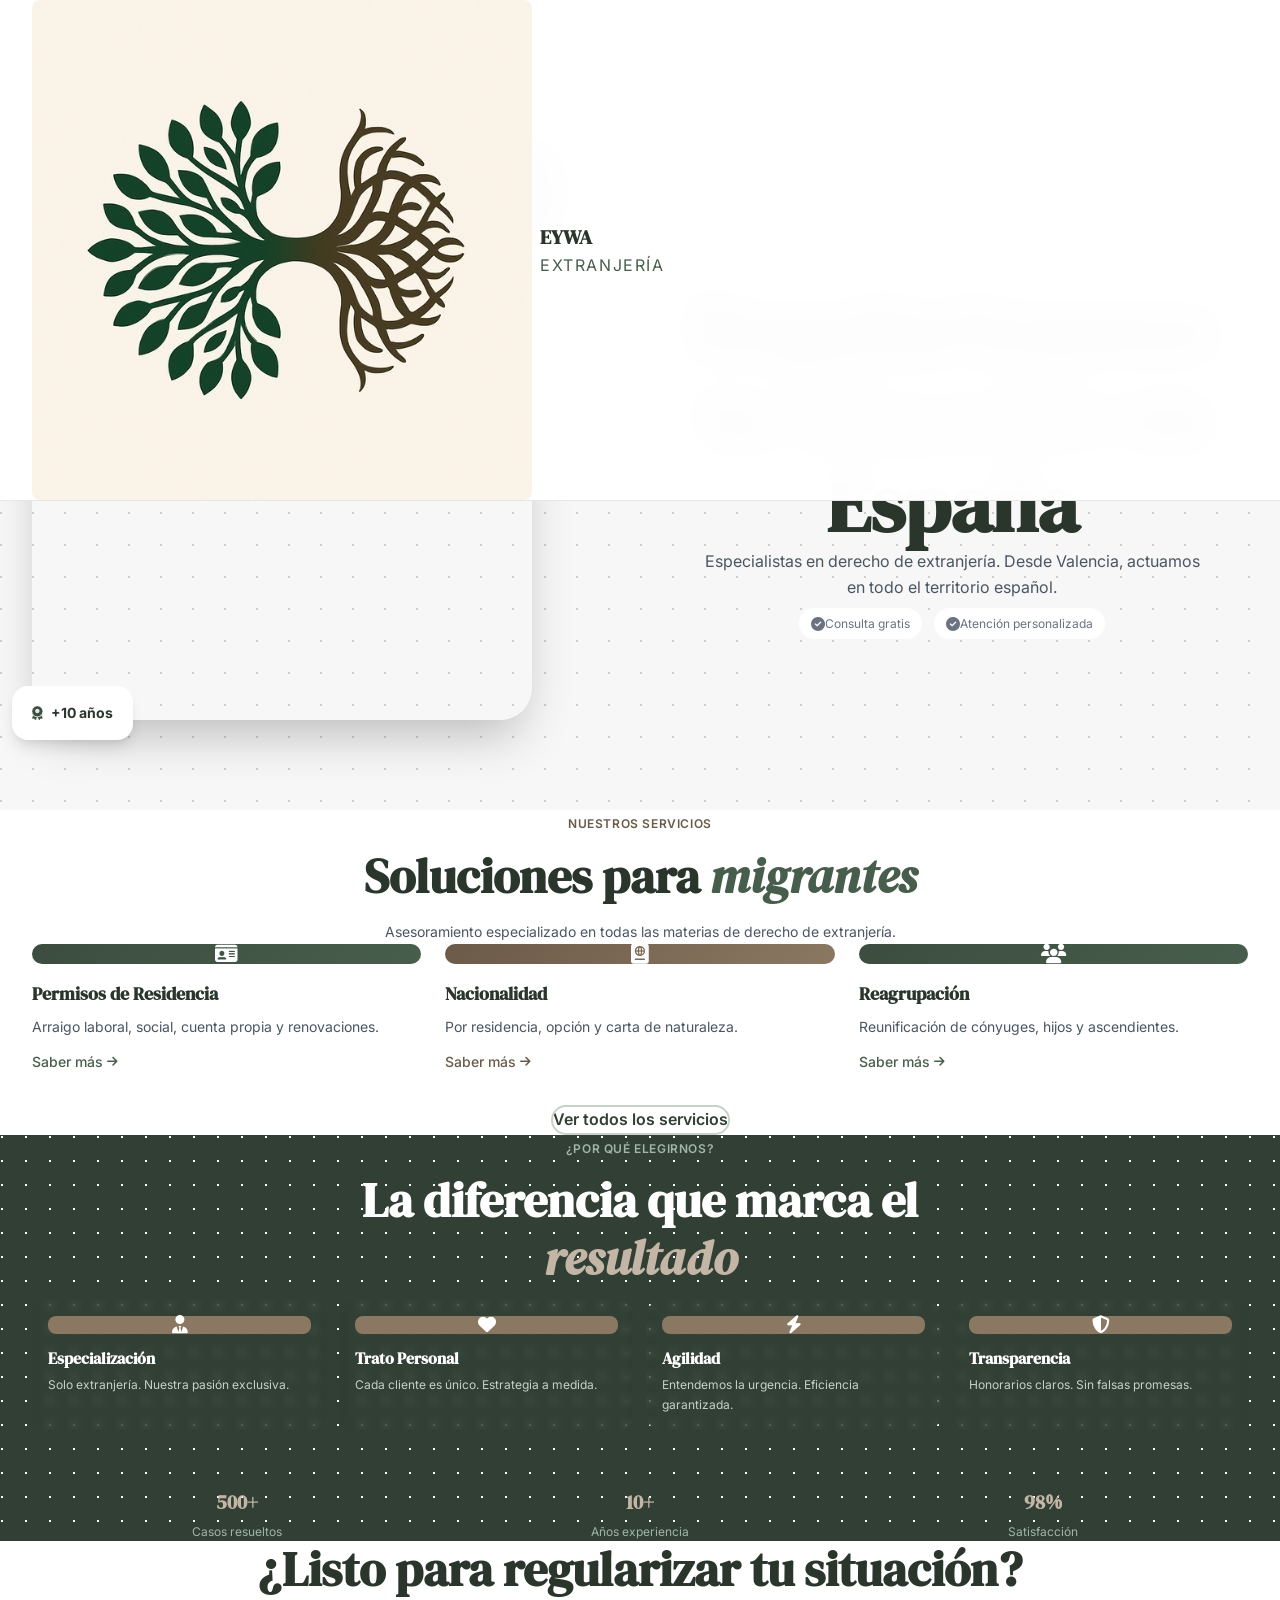
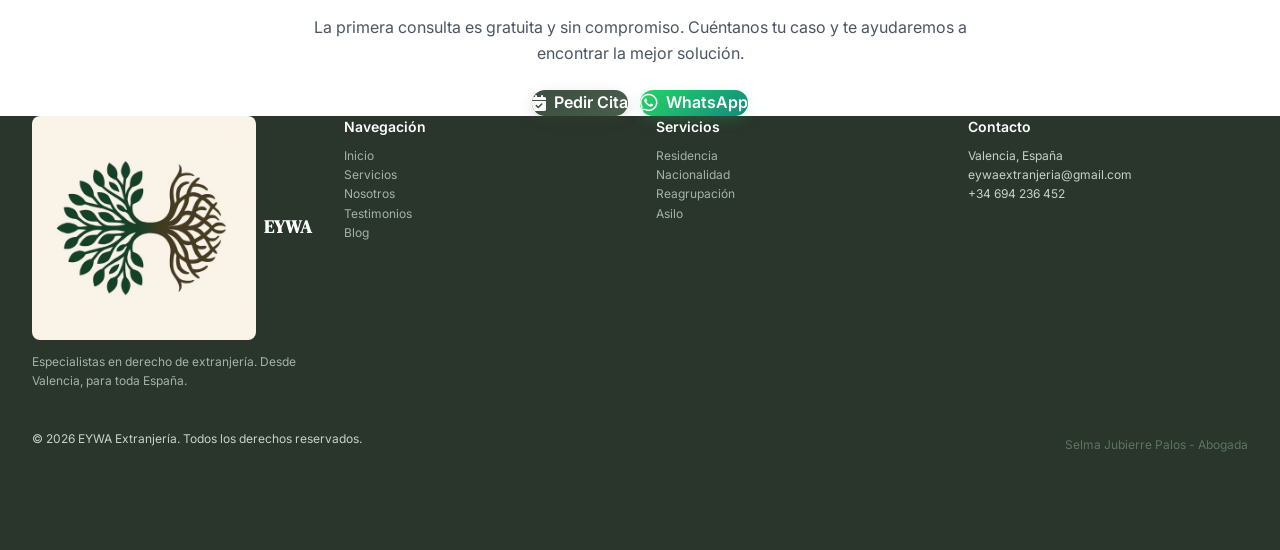
==== index.html @ e004e0e3 "Update index.html" ====
<!DOCTYPE html>
<html lang="es">
<head>
    <meta charset="UTF-8">
    <meta name="viewport" content="width=device-width, initial-scale=1.0, maximum-scale=5.0">
    <meta name="theme-color" content="#3c4d3f">
    <meta name="apple-mobile-web-app-capable" content="yes">
    <meta name="apple-mobile-web-app-status-bar-style" content="black-translucent">
    <meta name="description" content="EYWA Extranjería - Despacho especializado en derecho de extranjería en Valencia. Permisos de residencia, nacionalidad española, reagrupación familiar. Consulta gratuita.">
    <meta name="format-detection" content="telephone=no">
    
    <title>EYWA Extranjería - Expertos en Derecho de Migración | Valencia</title>
    
    <!-- Preconnect -->
    <link rel="preconnect" href="https://fonts.googleapis.com">
    <link rel="preconnect" href="https://fonts.gstatic.com" crossorigin>
    <link rel="preconnect" href="https://cdnjs.cloudflare.com">
    <link rel="preconnect" href="https://images.unsplash.com">
    
    <!-- Fonts -->
    <link href="https://fonts.googleapis.com/css2?family=Inter:wght@300;400;500;600;700&family=DM+Serif+Display:ital@0;1&display=swap" rel="stylesheet">
    
    <!-- Icons -->
    <link rel="stylesheet" href="https://cdnjs.cloudflare.com/ajax/libs/font-awesome/6.4.0/css/all.min.css" media="print" onload="this.media='all'">
    
    <!-- CSS Principal -->
    <link rel="stylesheet" href="css/mobile-optimized.css">
    
    <!-- Tailwind para utilidades adicionales si es necesario -->
    <script src="https://cdn.tailwindcss.com"></script>
</head>
<body class="antialiased">

    <!-- ============================================
         NAVEGACIÓN
         ============================================ -->
    <nav class="fixed w-full z-50 top-0 glass-nav transition-all duration-300" id="navbar">
        <div class="container">
            <div class="flex justify-between items-center h-16 sm:h-20">
                <!-- Logo -->
                <a href="index.html" class="flex items-center space-x-2 sm:space-x-3 flex-shrink-0 touch-min" aria-label="EYWA Extranjería - Inicio">
                    <div class="w-9 h-9 sm:w-10 sm:h-10 rounded-lg overflow-hidden bg-eywa-100 flex items-center justify-center">
                        <img src="images/logo.jpeg" alt="EYWA" class="w-full h-full object-contain" loading="eager" fetchpriority="high">
                    </div>
                    <div class="flex flex-col">
                        <span class="font-serif text-xl sm:text-2xl font-bold text-eywa-900 leading-none">EYWA</span>
                        <span class="text-[10px] sm:text-xs text-eywa-600 tracking-widest uppercase">Extranjería</span>
                    </div>
                </a>
                
                <!-- Desktop Menu -->
                <div class="hidden lg:flex items-center space-x-6 xl:space-x-8">
                    <a href="index.html" class="nav-link active">Inicio</a>
                    <a href="servicios.html" class="nav-link">Servicios</a>
                    <a href="sobre-nosotros.html" class="nav-link">Nosotros</a>
                    <a href="testimonios.html" class="nav-link">Testimonios</a>
                    <a href="blog/blog.html" class="nav-link">Blog</a>
                    <a href="contacto.html" class="btn btn-primary btn-sm shadow-lg">Consulta</a>
                </div>

                <!-- Mobile Menu Button -->
                <button class="lg:hidden touch-min flex items-center justify-center text-eywa-800 -mr-2" id="menu-btn" aria-label="Abrir menú" aria-expanded="false">
                    <i class="fas fa-bars text-xl sm:text-2xl" id="menu-icon"></i>
                </button>
            </div>
        </div>
    </nav>

    <!-- Mobile Menu Overlay -->
    <div id="mobile-menu" class="mobile-menu lg:hidden" role="dialog" aria-modal="true" aria-label="Menú de navegación">
        <div class="flex justify-between items-center p-4 sm:p-6 border-b border-eywa-100">
            <span class="font-serif text-xl font-bold text-eywa-900">Menú</span>
            <button class="touch-min flex items-center justify-center text-eywa-800" id="close-menu" aria-label="Cerrar menú">
                <i class="fas fa-times text-xl sm:text-2xl"></i>
            </button>
        </div>
        <nav class="mobile-menu-content">
            <a href="index.html" class="mobile-menu-link border-l-4 border-eywa-600 pl-4">Inicio</a>
            <a href="servicios.html" class="mobile-menu-link">Servicios</a>
            <a href="sobre-nosotros.html" class="mobile-menu-link">Sobre Nosotros</a>
            <a href="testimonios.html" class="mobile-menu-link">Testimonios</a>
            <a href="blog/blog.html" class="mobile-menu-link">Blog</a>
            <a href="contacto.html" class="mobile-menu-link">Contacto</a>
            
            <div class="mt-8 space-y-3">
                <a href="tel:+34694236452" class="btn btn-primary btn-mobile w-full">
                    <i class="fas fa-phone mr-2"></i>
                    Llamar Ahora
                </a>
                <a href="https://wa.me/34694236452" class="btn btn-whatsapp btn-mobile w-full">
                    <i class="fab fa-whatsapp mr-2 text-xl"></i>
                    WhatsApp
                </a>
            </div>
        </nav>
    </div>

    <!-- ============================================
         HERO SECTION
         ============================================ -->
    <section class="hero-section pb-safe">
        <!-- Background decorativo -->
        <div class="absolute inset-0 overflow-hidden pointer-events-none z-0">
            <div class="absolute top-20 right-0 w-64 h-64 sm:w-80 sm:h-80 bg-eywa-200 rounded-full mix-blend-multiply filter blur-3xl opacity-30 animate-pulse"></div>
            <div class="absolute bottom-0 left-0 w-48 h-48 sm:w-64 sm:h-64 bg-earth-300 rounded-full mix-blend-multiply filter blur-3xl opacity-20"></div>
            <div class="absolute inset-0 opacity-[0.03] pattern-grid"></div>
        </div>

        <div class="container relative z-10 w-full py-8 lg:py-16">
            <div class="grid lg:grid-cols-2 gap-8 lg:gap-12 xl:gap-20 items-center">
                
                <!-- Content -->
                <div class="space-y-5 sm:space-y-6 text-center lg:text-left order-2 lg:order-1">
                    <div class="inline-flex items-center space-x-2 bg-white px-3 py-1.5 sm:px-4 sm:py-2 rounded-full border border-eywa-200 shadow-sm reveal">
                        <span class="w-2 h-2 bg-green-500 rounded-full animate-pulse flex-shrink-0"></span>
                        <span class="text-xs sm:text-sm font-medium text-eywa-700">Disponibles para toda España</span>
                    </div>
                    
                    <h1 class="font-serif text-responsive-hero font-bold text-eywa-900 reveal stagger-1">
                        Regularizamos tu <span class="font-serif-italic text-eywa-600">situación</span> en España
                    </h1>
                    
                    <p class="text-base sm:text-lg lg:text-xl text-gray-600 leading-relaxed max-w-lg mx-auto lg:mx-0 reveal stagger-2 px-2 sm:px-0">
                        Especialistas en derecho de extranjería. Desde Valencia, actuamos en todo el territorio español.
                    </p>
                    
                    <!-- CTAs Desktop -->
                    <div class="hidden sm:flex flex-col sm:flex-row gap-3 sm:gap-4 justify-center lg:justify-start reveal stagger-3">
                        <a href="contacto.html" class="btn btn-primary btn-base sm:px-8">
                            Solicitar Consulta
                            <i class="fas fa-arrow-right ml-2 text-sm"></i>
                        </a>
                        <a href="servicios.html" class="btn btn-secondary btn-base sm:px-8">
                            Ver Servicios
                        </a>
                    </div>

                    <!-- Trust badges -->
                    <div class="flex flex-wrap items-center justify-center lg:justify-start gap-3 sm:gap-4 pt-2 text-gray-500 text-xs sm:text-sm reveal stagger-4">
                        <div class="flex items-center space-x-1.5 bg-white px-3 py-1.5 rounded-full border border-eywa-100">
                            <i class="fas fa-check-circle text-green-500 text-sm"></i>
                            <span>Consulta gratis</span>
                        </div>
                        <div class="flex items-center space-x-1.5 bg-white px-3 py-1.5 rounded-full border border-eywa-100">
                            <i class="fas fa-check-circle text-green-500 text-sm"></i>
                            <span>Atención personalizada</span>
                        </div>
                    </div>
                </div>

                <!-- Image -->
                <div class="relative order-1 lg:order-2 reveal">
                    <div class="hero-image-container">
                        <div class="absolute inset-0 bg-gradient-to-br from-eywa-400 to-earth-400 rounded-3xl transform rotate-2 opacity-20"></div>
                        <img src="https://images.unsplash.com/photo-1589829545856-d10d557cf95f?w=600&auto=format&fit=crop&q=80" 
                             alt="Abogada especialista en extranjería" 
                             class="hero-image relative"
                             loading="eager"
                             fetchpriority="high"
                             decoding="async">
                        
                        <!-- Badge experiencia -->
                        <div class="badge-float badge-float-left">
                            <div class="flex items-center space-x-2">
                                <div class="w-8 h-8 sm:w-10 sm:h-10 bg-eywa-100 rounded-full flex items-center justify-center flex-shrink-0">
                                    <i class="fas fa-award text-eywa-700 text-sm sm:text-base"></i>
                                </div>
                                <div>
                                    <p class="font-bold text-eywa-900 text-sm sm:text-base">+10 años</p>
                                    <p class="text-xs text-gray-500 hidden sm:block">experiencia</p>
                                </div>
                            </div>
                        </div>

                        <!-- Badge éxito -->
                        <div class="badge-float badge-float-right">
                            <div class="text-center">
                                <p class="text-lg sm:text-2xl font-bold font-serif">98%</p>
                                <p class="text-[10px] sm:text-xs opacity-90">Éxito</p>
                            </div>
                        </div>
                    </div>
                </div>
            </div>
        </div>
    </section>

    <!-- ============================================
         SERVICIOS
         ============================================ -->
    <section class="py-16 sm:py-20 lg:py-24 bg-white pb-safe">
        <div class="container">
            <div class="text-center max-w-3xl mx-auto mb-10 sm:mb-16 reveal px-2">
                <span class="text-earth-600 font-semibold tracking-wider uppercase text-xs sm:text-sm">Nuestros Servicios</span>
                <h2 class="font-serif text-responsive-section font-bold text-eywa-900 mt-3 mb-4">Soluciones para <span class="font-serif-italic text-eywa-600">migrantes</span></h2>
                <p class="text-sm sm:text-base lg:text-lg text-gray-600">Asesoramiento especializado en todas las materias de derecho de extranjería.</p>
            </div>

            <div class="grid grid-cols-1 sm:grid-cols-2 lg:grid-cols-3 gap-4 sm:gap-6 lg:gap-8">
                <!-- Servicio 1 -->
                <a href="servicios.html#residencia" class="service-card reveal stagger-1 block">
                    <div class="w-12 h-12 sm:w-14 sm:h-14 bg-gradient-eywa rounded-xl flex items-center justify-center text-white text-xl sm:text-2xl mb-4">
                        <i class="fas fa-id-card"></i>
                    </div>
                    <h3 class="font-serif text-lg sm:text-xl font-bold text-eywa-900 mb-2">Permisos de Residencia</h3>
                    <p class="text-gray-600 text-sm sm:text-base mb-3">Arraigo laboral, social, cuenta propia y renovaciones.</p>
                    <span class="text-eywa-600 font-medium text-sm flex items-center">
                        Saber más <i class="fas fa-arrow-right ml-1 text-xs"></i>
                    </span>
                </a>

                <!-- Servicio 2 -->
                <a href="servicios.html#nacionalidad" class="service-card reveal stagger-2 block">
                    <div class="w-12 h-12 sm:w-14 sm:h-14 bg-gradient-earth rounded-xl flex items-center justify-center text-white text-xl sm:text-2xl mb-4">
                        <i class="fas fa-passport"></i>
                    </div>
                    <h3 class="font-serif text-lg sm:text-xl font-bold text-eywa-900 mb-2">Nacionalidad</h3>
                    <p class="text-gray-600 text-sm sm:text-base mb-3">Por residencia, opción y carta de naturaleza.</p>
                    <span class="text-earth-600 font-medium text-sm flex items-center">
                        Saber más <i class="fas fa-arrow-right ml-1 text-xs"></i>
                    </span>
                </a>

                <!-- Servicio 3 -->
                <a href="servicios.html#reagrupacion" class="service-card reveal stagger-3 block">
                    <div class="w-12 h-12 sm:w-14 sm:h-14 bg-gradient-eywa rounded-xl flex items-center justify-center text-white text-xl sm:text-2xl mb-4">
                        <i class="fas fa-users"></i>
                    </div>
                    <h3 class="font-serif text-lg sm:text-xl font-bold text-eywa-900 mb-2">Reagrupación</h3>
                    <p class="text-gray-600 text-sm sm:text-base mb-3">Reunificación de cónyuges, hijos y ascendientes.</p>
                    <span class="text-eywa-600 font-medium text-sm flex items-center">
                        Saber más <i class="fas fa-arrow-right ml-1 text-xs"></i>
                    </span>
                </a>
            </div>

            <div class="text-center mt-8 sm:mt-12 reveal">
                <a href="servicios.html" class="btn btn-secondary btn-mobile sm:w-auto sm:px-8 inline-flex">
                    Ver todos los servicios
                </a>
            </div>
        </div>
    </section>

    <!-- ============================================
         POR QUÉ EYWA
         ============================================ -->
    <section class="py-16 sm:py-20 lg:py-24 bg-eywa-800 text-white relative overflow-hidden">
        <div class="absolute inset-0 opacity-5" style="background-image: radial-gradient(circle at 2px 2px, white 1px, transparent 0); background-size: 24px 24px;"></div>
        
        <div class="container relative z-10">
            <div class="text-center max-w-3xl mx-auto mb-10 sm:mb-16 reveal px-2">
                <span class="text-eywa-300 font-semibold tracking-wider uppercase text-xs sm:text-sm">¿Por qué elegirnos?</span>
                <h2 class="font-serif text-responsive-section font-bold mt-3 sm:mt-4 mb-3 sm:mb-6">La diferencia que marca el <span class="font-serif-italic text-earth-300">resultado</span></h2>
            </div>

            <div class="grid grid-cols-2 lg:grid-cols-4 gap-3 sm:gap-4 lg:gap-6">
                <div class="bg-white/10 backdrop-blur-sm rounded-xl sm:rounded-2xl p-4 sm:p-6 lg:p-8 border border-white/10 reveal stagger-1">
                    <div class="w-10 h-10 sm:w-12 sm:h-12 lg:w-14 lg:h-14 bg-earth-500 rounded-lg lg:rounded-xl flex items-center justify-center text-lg sm:text-xl lg:text-2xl mb-3 sm:mb-4">
                        <i class="fas fa-user-tie"></i>
                    </div>
                    <h3 class="font-serif text-base sm:text-lg lg:text-xl font-bold mb-1 sm:mb-2">Especialización</h3>
                    <p class="text-eywa-200 text-xs sm:text-sm leading-relaxed">Solo extranjería. Nuestra pasión exclusiva.</p>
                </div>

                <div class="bg-white/10 backdrop-blur-sm rounded-xl sm:rounded-2xl p-4 sm:p-6 lg:p-8 border border-white/10 reveal stagger-2">
                    <div class="w-10 h-10 sm:w-12 sm:h-12 lg:w-14 lg:h-14 bg-earth-500 rounded-lg lg:rounded-xl flex items-center justify-center text-lg sm:text-xl lg:text-2xl mb-3 sm:mb-4">
                        <i class="fas fa-heart"></i>
                    </div>
                    <h3 class="font-serif text-base sm:text-lg lg:text-xl font-bold mb-1 sm:mb-2">Trato Personal</h3>
                    <p class="text-eywa-200 text-xs sm:text-sm leading-relaxed">Cada cliente es único. Estrategia a medida.</p>
                </div>

                <div class="bg-white/10 backdrop-blur-sm rounded-xl sm:rounded-2xl p-4 sm:p-6 lg:p-8 border border-white/10 reveal stagger-3">
                    <div class="w-10 h-10 sm:w-12 sm:h-12 lg:w-14 lg:h-14 bg-earth-500 rounded-lg lg:rounded-xl flex items-center justify-center text-lg sm:text-xl lg:text-2xl mb-3 sm:mb-4">
                        <i class="fas fa-bolt"></i>
                    </div>
                    <h3 class="font-serif text-base sm:text-lg lg:text-xl font-bold mb-1 sm:mb-2">Agilidad</h3>
                    <p class="text-eywa-200 text-xs sm:text-sm leading-relaxed">Entendemos la urgencia. Eficiencia garantizada.</p>
                </div>

                <div class="bg-white/10 backdrop-blur-sm rounded-xl sm:rounded-2xl p-4 sm:p-6 lg:p-8 border border-white/10 reveal stagger-4">
                    <div class="w-10 h-10 sm:w-12 sm:h-12 lg:w-14 lg:h-14 bg-earth-500 rounded-lg lg:rounded-xl flex items-center justify-center text-lg sm:text-xl lg:text-2xl mb-3 sm:mb-4">
                        <i class="fas fa-shield-alt"></i>
                    </div>
                    <h3 class="font-serif text-base sm:text-lg lg:text-xl font-bold mb-1 sm:mb-2">Transparencia</h3>
                    <p class="text-eywa-200 text-xs sm:text-sm leading-relaxed">Honorarios claros. Sin falsas promesas.</p>
                </div>
            </div>

            <!-- Stats -->
            <div class="mt-10 sm:mt-16 grid grid-cols-3 gap-2 sm:gap-4 lg:gap-8 text-center reveal px-2">
                <div class="border-t border-white/20 pt-4 sm:pt-8">
                    <p class="text-xl sm:text-3xl lg:text-4xl font-bold text-earth-300 font-serif mb-1">500+</p>
                    <p class="text-xs sm:text-sm lg:text-base text-eywa-300">Casos resueltos</p>
                </div>
                <div class="border-t border-white/20 pt-4 sm:pt-8">
                    <p class="text-xl sm:text-3xl lg:text-4xl font-bold text-earth-300 font-serif mb-1">10+</p>
                    <p class="text-xs sm:text-sm lg:text-base text-eywa-300">Años experiencia</p>
                </div>
                <div class="border-t border-white/20 pt-4 sm:pt-8">
                    <p class="text-xl sm:text-3xl lg:text-4xl font-bold text-earth-300 font-serif mb-1">98%</p>
                    <p class="text-xs sm:text-sm lg:text-base text-eywa-300">Satisfacción</p>
                </div>
            </div>
        </div>
    </section>

    <!-- ============================================
         CTA FINAL
         ============================================ -->
    <section class="py-16 sm:py-20 lg:py-24 bg-white pb-safe lg:pb-0">
        <div class="container text-center reveal">
            <h2 class="font-serif text-responsive-section font-bold text-eywa-900 mb-4 sm:mb-6">¿Listo para regularizar tu situación?</h2>
            <p class="text-base sm:text-lg lg:text-xl text-gray-600 mb-6 sm:mb-8 px-2 max-w-2xl mx-auto">La primera consulta es gratuita y sin compromiso. Cuéntanos tu caso y te ayudaremos a encontrar la mejor solución.</p>
            <div class="flex flex-col sm:flex-row gap-3 sm:gap-4 justify-center">
                <a href="contacto.html" class="btn btn-primary btn-mobile sm:w-auto sm:px-10 text-base sm:text-lg">
                    <i class="fas fa-calendar-check mr-2"></i>
                    Pedir Cita
                </a>
                <a href="https://wa.me/34694236452" target="_blank" class="btn btn-whatsapp btn-mobile sm:w-auto sm:px-10 text-base sm:text-lg">
                    <i class="fab fa-whatsapp mr-2 text-xl"></i>
                    WhatsApp
                </a>
            </div>
        </div>
    </section>

    <!-- ============================================
         FOOTER
         ============================================ -->
    <footer class="bg-eywa-900 text-eywa-200 py-12 sm:py-16 pb-24 lg:pb-16">
        <div class="container">
            <div class="grid grid-cols-2 md:grid-cols-4 gap-6 sm:gap-8 mb-8 sm:mb-12">
                <div class="col-span-2 md:col-span-1 space-y-3 sm:space-y-4">
                    <div class="flex items-center space-x-2 sm:space-x-3">
                        <div class="w-8 h-8 sm:w-10 sm:h-10 rounded-lg overflow-hidden bg-white flex items-center justify-center">
                            <img src="images/logo.jpeg" alt="EYWA" class="w-full h-full object-contain" loading="lazy">
                        </div>
                        <span class="font-serif text-lg sm:text-xl font-bold text-white">EYWA</span>
                    </div>
                    <p class="text-xs sm:text-sm leading-relaxed text-eywa-300">Especialistas en derecho de extranjería. Desde Valencia, para toda España.</p>
                </div>

                <div>
                    <h4 class="text-white font-semibold mb-2 sm:mb-4 text-sm sm:text-base">Navegación</h4>
                    <ul class="space-y-1.5 sm:space-y-2 text-xs sm:text-sm">
                        <li><a href="index.html" class="footer-link">Inicio</a></li>
                        <li><a href="servicios.html" class="footer-link">Servicios</a></li>
                        <li><a href="sobre-nosotros.html" class="footer-link">Nosotros</a></li>
                        <li><a href="testimonios.html" class="footer-link">Testimonios</a></li>
                        <li><a href="blog/blog.html" class="footer-link">Blog</a></li>
                    </ul>
                </div>

                <div>
                    <h4 class="text-white font-semibold mb-2 sm:mb-4 text-sm sm:text-base">Servicios</h4>
                    <ul class="space-y-1.5 sm:space-y-2 text-xs sm:text-sm">
                        <li><a href="servicios.html#residencia" class="footer-link">Residencia</a></li>
                        <li><a href="servicios.html#nacionalidad" class="footer-link">Nacionalidad</a></li>
                        <li><a href="servicios.html#reagrupacion" class="footer-link">Reagrupación</a></li>
                        <li><a href="servicios.html#asilo" class="footer-link">Asilo</a></li>
                    </ul>
                </div>

                <div>
                    <h4 class="text-white font-semibold mb-2 sm:mb-4 text-sm sm:text-base">Contacto</h4>
                    <ul class="space-y-1.5 sm:space-y-2 text-xs sm:text-sm">
                        <li>Valencia, España</li>
                        <li class="break-all">eywaextranjeria@gmail.com</li>
                        <li>+34 694 236 452</li>
                    </ul>
                </div>
            </div>

            <div class="border-t border-eywa-800 pt-6 sm:pt-8 flex flex-col sm:flex-row justify-between items-center space-y-3 sm:space-y-0 text-center sm:text-left">
                <p class="text-xs sm:text-sm text-eywa-400">&copy; 2026 EYWA Extranjería. Todos los derechos reservados.</p>
                <p class="text-xs text-eywa-500">Selma Jubierre Palos - Abogada</p>
            </div>
        </div>
    </footer>

    <!-- ============================================
         MOBILE CTA BAR (Fija abajo)
         ============================================ -->
    <div class="mobile-cta-bar lg:hidden">
        <a href="tel:+34694236452" class="btn-cta-bar bg-eywa-700 text-white">
            <i class="fas fa-phone"></i>
            <span class="hidden sm:inline">Llamar</span>
        </a>
        <a href="https://wa.me/34694236452" class="btn-cta-bar btn-whatsapp">
            <i class="fab fa-whatsapp text-lg"></i>
            <span class="hidden sm:inline">WhatsApp</span>
        </a>
        <a href="contacto.html" class="btn-cta-bar bg-white text-eywa-800 border-2 border-eywa-600">
            <i class="fas fa-calendar"></i>
            <span class="hidden sm:inline">Cita</span>
        </a>
    </div>

    <!-- Back to Top -->
    <button id="backToTop" onclick="scrollToTop()" class="back-to-top" aria-label="Volver arriba">
        <i class="fas fa-arrow-up text-sm sm:text-base"></i>
    </button>

    <!-- ============================================
         JAVASCRIPT
         ============================================ -->
    <script>
        // Mobile Menu
        const menuBtn = document.getElementById('menu-btn');
        const mobileMenu = document.getElementById('mobile-menu');
        const closeMenuBtn = document.getElementById('close-menu');
        const menuIcon = document.getElementById('menu-icon');
        let menuOpen = false;

        function toggleMenu() {
            menuOpen = !menuOpen;
            if (menuOpen) {
                mobileMenu.classList.add('active');
                menuIcon.classList.remove('fa-bars');
                menuIcon.classList.add('fa-times');
                document.body.style.overflow = 'hidden';
                menuBtn.setAttribute('aria-expanded', 'true');
            } else {
                closeMenu();
            }
        }

        function closeMenu() {
            menuOpen = false;
            mobileMenu.classList.remove('active');
            menuIcon.classList.remove('fa-times');
            menuIcon.classList.add('fa-bars');
            document.body.style.overflow = '';
            menuBtn.setAttribute('aria-expanded', 'false');
        }

        menuBtn.addEventListener('click', toggleMenu);
        closeMenuBtn.addEventListener('click', closeMenu);
        mobileMenu.addEventListener('click', (e) => {
            if (e.target === mobileMenu) closeMenu();
        });

        window.addEventListener('resize', () => {
            if (window.innerWidth >= 1024) closeMenu();
        });

        window.addEventListener('orientationchange', closeMenu);

        // Scroll Reveal
        const revealElements = document.querySelectorAll('.reveal');
        const revealObserver = new IntersectionObserver((entries) => {
            entries.forEach(entry => {
                if (entry.isIntersecting) {
                    entry.target.classList.add('active');
                    revealObserver.unobserve(entry.target);
                }
            });
        }, { threshold: 0.1, rootMargin: '0px 0px -30px 0px' });

        revealElements.forEach(el => revealObserver.observe(el));

        // Navbar y Back to Top
        const navbar = document.getElementById('navbar');
        const backToTop = document.getElementById('backToTop');
        let lastScroll = 0;

        window.addEventListener('scroll', () => {
            const currentScroll = window.scrollY;
            
            if (currentScroll > 10) {
                navbar.classList.add('shadow-md');
            } else {
                navbar.classList.remove('shadow-md');
            }
            
            if (currentScroll > 500) {
                backToTop.classList.add('visible');
            } else {
                backToTop.classList.remove('visible');
            }
            
            if (window.innerWidth < 1024) {
                if (currentScroll > lastScroll && currentScroll > 100) {
                    navbar.style.transform = 'translateY(-100%)';
                } else {
                    navbar.style.transform = 'translateY(0)';
                }
            }
            
            lastScroll = currentScroll;
        }, { passive: true });

        function scrollToTop() {
            window.scrollTo({ top: 0, behavior: 'smooth' });
        }

        // Smooth scroll
        document.querySelectorAll('a[href^="#"]').forEach(anchor => {
            anchor.addEventListener('click', function(e) {
                const href = this.getAttribute('href');
                if (href === '#') return;
                e.preventDefault();
                const target = document.querySelector(href);
                if (target) {
                    window.scrollTo({ top: target.offsetTop - 80, behavior: 'smooth' });
                }
            });
        });

        // Prevenir zoom en double tap
        let lastTouchEnd = 0;
        document.addEventListener('touchend', (e) => {
            const now = Date.now();
            if (now - lastTouchEnd <= 300) {
                e.preventDefault();
            }
            lastTouchEnd = now;
        }, { passive: false });

        // Touch feedback
        document.querySelectorAll('.btn, .service-card').forEach(btn => {
            btn.addEventListener('touchstart', () => {
                btn.style.transform = 'scale(0.98)';
            }, { passive: true });
            btn.addEventListener('touchend', () => {
                btn.style.transform = '';
            }, { passive: true });
        });
    </script>

</body>
</html>
---- css/mobile-optimized.css ----
/* ============================================
   EYWA EXTRANJERÍA - CSS MOBILE-FIRST
   Optimizado para móviles, tablets y desktop
   ============================================ */

/* ---------- CSS RESET Y NORMALIZE ---------- */
*,
*::before,
*::after {
    margin: 0;
    padding: 0;
    box-sizing: border-box;
    -webkit-tap-highlight-color: transparent;
    -webkit-touch-callout: none;
}

html {
    font-size: 16px;
    -webkit-text-size-adjust: 100%;
    -webkit-font-smoothing: antialiased;
    -moz-osx-font-smoothing: grayscale;
    scroll-behavior: smooth;
}

body {
    font-family: 'Inter', -apple-system, BlinkMacSystemFont, 'Segoe UI', Roboto, sans-serif;
    font-weight: 400;
    line-height: 1.6;
    color: #1f2937;
    background-color: #ffffff;
    overflow-x: hidden;
    min-height: 100vh;
    min-height: 100dvh;
}

img {
    max-width: 100%;
    height: auto;
    display: block;
    object-fit: cover;
}

a {
    text-decoration: none;
    color: inherit;
}

button {
    border: none;
    background: none;
    cursor: pointer;
    font-family: inherit;
}

ul, ol {
    list-style: none;
}

/* ---------- VARIABLES CSS ---------- */
:root {
    /* Colores EYWA */
    --eywa-50: #f6f7f6;
    --eywa-100: #e3e8e4;
    --eywa-200: #c7d2c9;
    --eywa-300: #a3b5a6;
    --eywa-400: #7a917f;
    --eywa-500: #5c7561;
    --eywa-600: #485e4c;
    --eywa-700: #3c4d3f;
    --eywa-800: #313f34;
    --eywa-900: #2a352c;
    
    /* Colores Tierra */
    --earth-50: #faf8f6;
    --earth-100: #f0ebe5;
    --earth-200: #ddd4c8;
    --earth-300: #c4b6a6;
    --earth-400: #a89480;
    --earth-500: #8b7862;
    --earth-600: #6b5a48;
    --earth-700: #574a3c;
    
    /* WhatsApp */
    --whatsapp: #25d366;
    --whatsapp-dark: #128c7e;
    
    /* Tipografía */
    --font-serif: 'DM Serif Display', Georgia, serif;
    --font-sans: 'Inter', -apple-system, sans-serif;
    
    /* Espaciado */
    --space-xs: 0.25rem;
    --space-sm: 0.5rem;
    --space-md: 1rem;
    --space-lg: 1.5rem;
    --space-xl: 2rem;
    --space-2xl: 3rem;
    --space-3xl: 4rem;
    
    /* Radios */
    --radius-sm: 0.5rem;
    --radius-md: 1rem;
    --radius-lg: 1.5rem;
    --radius-xl: 2rem;
    --radius-full: 9999px;
    
    /* Sombras */
    --shadow-sm: 0 1px 2px 0 rgba(0, 0, 0, 0.05);
    --shadow-md: 0 4px 6px -1px rgba(0, 0, 0, 0.1), 0 2px 4px -1px rgba(0, 0, 0, 0.06);
    --shadow-lg: 0 10px 15px -3px rgba(0, 0, 0, 0.1), 0 4px 6px -2px rgba(0, 0, 0, 0.05);
    --shadow-xl: 0 20px 25px -5px rgba(0, 0, 0, 0.1), 0 10px 10px -5px rgba(0, 0, 0, 0.04);
    --shadow-2xl: 0 25px 50px -12px rgba(0, 0, 0, 0.25);
    
    /* Transiciones */
    --transition-fast: 150ms ease;
    --transition-base: 300ms ease;
    --transition-slow: 500ms ease;
    
    /* Safe areas */
    --safe-top: env(safe-area-inset-top);
    --safe-bottom: env(safe-area-inset-bottom);
    --safe-left: env(safe-area-inset-left);
    --safe-right: env(safe-area-inset-right);
}

/* ---------- UTILIDADES BASE ---------- */

/* Container responsive */
.container {
    width: 100%;
    max-width: 1280px;
    margin-left: auto;
    margin-right: auto;
    padding-left: 1rem;
    padding-right: 1rem;
}

@media (min-width: 640px) {
    .container {
        padding-left: 1.5rem;
        padding-right: 1.5rem;
    }
}

@media (min-width: 1024px) {
    .container {
        padding-left: 2rem;
        padding-right: 2rem;
    }
}

/* Safe areas */
.safe-top {
    padding-top: max(1rem, var(--safe-top));
}

.safe-bottom {
    padding-bottom: max(1rem, var(--safe-bottom));
}

/* Touch targets - WCAG 2.1 compliant */
.touch-target {
    min-height: 44px;
    min-width: 44px;
}

.touch-min {
    min-height: 48px;
    min-width: 48px;
}

@media (min-width: 768px) {
    .touch-target {
        min-height: 48px;
    }
}

/* Texto responsive */
.text-responsive-hero {
    font-size: clamp(2rem, 8vw, 5rem);
    line-height: 1.1;
}

.text-responsive-section {
    font-size: clamp(1.5rem, 5vw, 3rem);
    line-height: 1.2;
}

/* ---------- TIPOGRAFÍA ---------- */

.font-serif {
    font-family: var(--font-serif);
    font-weight: 400;
}

.font-serif-italic {
    font-family: var(--font-serif);
    font-style: italic;
}

.font-sans {
    font-family: var(--font-sans);
}

/* Pesos */
.font-light { font-weight: 300; }
.font-normal { font-weight: 400; }
.font-medium { font-weight: 500; }
.font-semibold { font-weight: 600; }
.font-bold { font-weight: 700; }

/* Tamaños mobile-first */
.text-xs { font-size: 0.75rem; }
.text-sm { font-size: 0.875rem; }
.text-base { font-size: 1rem; }
.text-lg { font-size: 1.125rem; }
.text-xl { font-size: 1.25rem; }
.text-2xl { font-size: 1.5rem; }
.text-3xl { font-size: 1.875rem; }
.text-4xl { font-size: 2.25rem; }

@media (min-width: 640px) {
    .text-2xl { font-size: 1.75rem; }
    .text-3xl { font-size: 2rem; }
    .text-4xl { font-size: 2.5rem; }
}

@media (min-width: 1024px) {
    .text-3xl { font-size: 2.25rem; }
    .text-4xl { font-size: 3rem; }
}

/* ---------- COLORES UTILIDAD ---------- */

/* Texto */
.text-white { color: #ffffff; }
.text-gray-500 { color: #6b7280; }
.text-gray-600 { color: #4b5563; }
.text-gray-700 { color: #374151; }
.text-gray-800 { color: #1f2937; }
.text-gray-900 { color: #111827; }

.text-eywa-200 { color: var(--eywa-200); }
.text-eywa-300 { color: var(--eywa-300); }
.text-eywa-500 { color: var(--eywa-500); }
.text-eywa-600 { color: var(--eywa-600); }
.text-eywa-700 { color: var(--eywa-700); }
.text-eywa-800 { color: var(--eywa-800); }
.text-eywa-900 { color: var(--eywa-900); }

.text-earth-300 { color: var(--earth-300); }
.text-earth-500 { color: var(--earth-500); }
.text-earth-600 { color: var(--earth-600); }

/* Fondos */
.bg-white { background-color: #ffffff; }
.bg-eywa-50 { background-color: var(--eywa-50); }
.bg-eywa-100 { background-color: var(--eywa-100); }
.bg-eywa-200 { background-color: var(--eywa-200); }
.bg-eywa-700 { background-color: var(--eywa-700); }
.bg-eywa-800 { background-color: var(--eywa-800); }
.bg-eywa-900 { background-color: var(--eywa-900); }
.bg-earth-500 { background-color: var(--earth-500); }
.bg-earth-600 { background-color: var(--earth-600); }

/* ---------- LAYOUT ---------- */

/* Flexbox */
.flex { display: flex; }
.inline-flex { display: inline-flex; }
.flex-col { flex-direction: column; }
.flex-row { flex-direction: row; }
.flex-wrap { flex-wrap: wrap; }
.flex-nowrap { flex-wrap: nowrap; }
.flex-1 { flex: 1 1 0%; }
.flex-shrink-0 { flex-shrink: 0; }

.items-start { align-items: flex-start; }
.items-center { align-items: center; }
.items-end { align-items: flex-end; }

.justify-start { justify-content: flex-start; }
.justify-center { justify-content: center; }
.justify-end { justify-content: flex-end; }
.justify-between { justify-content: space-between; }

/* Grid */
.grid { display: grid; }
.grid-cols-1 { grid-template-columns: repeat(1, 1fr); }
.grid-cols-2 { grid-template-columns: repeat(2, 1fr); }
.grid-cols-3 { grid-template-columns: repeat(3, 1fr); }
.grid-cols-4 { grid-template-columns: repeat(4, 1fr); }

.gap-2 { gap: 0.5rem; }
.gap-3 { gap: 0.75rem; }
.gap-4 { gap: 1rem; }
.gap-6 { gap: 1.5rem; }
.gap-8 { gap: 2rem; }
.gap-12 { gap: 3rem; }

@media (min-width: 640px) {
    .sm\:grid-cols-2 { grid-template-columns: repeat(2, 1fr); }
    .sm\:flex-row { flex-direction: row; }
    .sm\:gap-6 { gap: 1.5rem; }
    .sm\:gap-8 { gap: 2rem; }
}

@media (min-width: 768px) {
    .md\:grid-cols-2 { grid-template-columns: repeat(2, 1fr); }
    .md\:grid-cols-3 { grid-template-columns: repeat(3, 1fr); }
    .md\:grid-cols-4 { grid-template-columns: repeat(4, 1fr); }
}

@media (min-width: 1024px) {
    .lg\:grid-cols-2 { grid-template-columns: repeat(2, 1fr); }
    .lg\:grid-cols-3 { grid-template-columns: repeat(3, 1fr); }
    .lg\:grid-cols-4 { grid-template-columns: repeat(4, 1fr); }
    .lg\:flex { display: flex; }
    .lg\:hidden { display: none; }
    .lg\:order-1 { order: 1; }
    .lg\:order-2 { order: 2; }
    .lg\:text-left { text-align: left; }
}

/* Espaciado */
.space-y-2 > * + * { margin-top: 0.5rem; }
.space-y-3 > * + * { margin-top: 0.75rem; }
.space-y-4 > * + * { margin-top: 1rem; }
.space-y-6 > * + * { margin-top: 1.5rem; }
.space-y-8 > * + * { margin-top: 2rem; }

.space-x-2 > * + * { margin-left: 0.5rem; }
.space-x-3 > * + * { margin-left: 0.75rem; }
.space-x-4 > * + * { margin-left: 1rem; }

/* ---------- DIMENSIONES ---------- */

.w-full { width: 100%; }
.w-auto { width: auto; }
.h-full { height: 100%; }
.h-auto { height: auto; }

.min-h-screen { min-height: 100vh; }
.min-h-screen-d { min-height: 100dvh; }

.max-w-xs { max-width: 20rem; }
.max-w-sm { max-width: 24rem; }
.max-w-md { max-width: 28rem; }
.max-w-lg { max-width: 32rem; }
.max-w-xl { max-width: 36rem; }
.max-w-2xl { max-width: 42rem; }
.max-w-3xl { max-width: 48rem; }
.max-w-4xl { max-width: 56rem; }
.max-w-7xl { max-width: 80rem; }

/* ---------- POSICIONAMIENTO ---------- */

.relative { position: relative; }
.absolute { position: absolute; }
.fixed { position: fixed; }
.sticky { position: sticky; }

.inset-0 { top: 0; right: 0; bottom: 0; left: 0; }
.top-0 { top: 0; }
.right-0 { right: 0; }
.bottom-0 { bottom: 0; }
.left-0 { left: 0; }

.z-10 { z-index: 10; }
.z-40 { z-index: 40; }
.z-50 { z-index: 50; }

/* ---------- BORDES Y RADIUS ---------- */

.border { border-width: 1px; }
.border-2 { border-width: 2px; }
.border-t { border-top-width: 1px; }

.border-eywa-100 { border-color: var(--eywa-100); }
.border-eywa-200 { border-color: var(--eywa-200); }
.border-white\/10 { border-color: rgba(255, 255, 255, 0.1); }
.border-white\/20 { border-color: rgba(255, 255, 255, 0.2); }

.rounded-lg { border-radius: var(--radius-sm); }
.rounded-xl { border-radius: var(--radius-md); }
.rounded-2xl { border-radius: var(--radius-lg); }
.rounded-3xl { border-radius: var(--radius-xl); }
.rounded-full { border-radius: var(--radius-full); }

/* ---------- SOMBRAS ---------- */

.shadow-sm { box-shadow: var(--shadow-sm); }
.shadow-md { box-shadow: var(--shadow-md); }
.shadow-lg { box-shadow: var(--shadow-lg); }
.shadow-xl { box-shadow: var(--shadow-xl); }
.shadow-2xl { box-shadow: var(--shadow-2xl); }

/* ---------- NAVEGACIÓN ---------- */

.glass-nav {
    background: rgba(255, 255, 255, 0.98);
    backdrop-filter: blur(20px);
    -webkit-backdrop-filter: blur(20px);
    border-bottom: 1px solid var(--eywa-100);
}

.nav-link {
    color: #4b5563;
    font-weight: 500;
    font-size: 0.875rem;
    position: relative;
    transition: color var(--transition-fast);
    padding: 0.5rem 0;
}

.nav-link:hover,
.nav-link.active {
    color: var(--eywa-800);
}

.nav-link.active::after {
    content: '';
    position: absolute;
    bottom: 0;
    left: 0;
    width: 100%;
    height: 2px;
    background: var(--eywa-700);
}

/* Mobile Menu */
.mobile-menu {
    position: fixed;
    inset: 0;
    background: white;
    z-index: 50;
    transform: translateX(100%);
    transition: transform 0.3s cubic-bezier(0.4, 0, 0.2, 1);
    display: flex;
    flex-direction: column;
    overflow-y: auto;
    -webkit-overflow-scrolling: touch;
}

.mobile-menu.active {
    transform: translateX(0);
}

.mobile-menu-content {
    flex: 1;
    display: flex;
    flex-direction: column;
    justify-content: center;
    padding: 2rem;
}

.mobile-menu-link {
    font-family: var(--font-serif);
    font-size: 1.75rem;
    color: var(--eywa-900);
    padding: 1rem 0;
    border-bottom: 1px solid var(--eywa-100);
    display: block;
    transition: color var(--transition-fast);
}

.mobile-menu-link:active {
    color: var(--eywa-600);
}

/* ---------- BOTONES ---------- */

.btn {
    display: inline-flex;
    align-items: center;
    justify-content: center;
    font-weight: 600;
    border-radius: var(--radius-full);
    transition: all var(--transition-fast);
    position: relative;
    overflow: hidden;
}

.btn:active {
    transform: scale(0.98);
}

/* Botón primario */
.btn-primary {
    background: linear-gradient(135deg, var(--eywa-700) 0%, var(--eywa-600) 100%);
    color: white;
    box-shadow: 0 4px 15px -3px rgba(60, 77, 63, 0.3);
}

.btn-primary:hover {
    transform: translateY(-2px);
    box-shadow: 0 10px 30px -10px rgba(60, 77, 63, 0.4);
}

/* Botón secundario */
.btn-secondary {
    background: white;
    color: var(--eywa-800);
    border: 2px solid var(--eywa-200);
}

.btn-secondary:hover {
    border-color: var(--eywa-500);
    background: var(--eywa-50);
}

/* Botón WhatsApp */
.btn-whatsapp {
    background: linear-gradient(135deg, var(--whatsapp) 0%, var(--whatsapp-dark) 100%);
    color: white;
    box-shadow: 0 4px 15px -3px rgba(37, 211, 102, 0.3);
}

.btn-whatsapp:hover {
    transform: translateY(-2px);
    box-shadow: 0 10px 30px -10px rgba(37, 211, 102, 0.4);
}

/* Tamaños de botón */
.btn-sm {
    padding: 0.625rem 1rem;
    font-size: 0.875rem;
    min-height: 40px;
}

.btn-base {
    padding: 0.875rem 1.5rem;
    font-size: 1rem;
    min-height: 52px;
}

.btn-lg {
    padding: 1rem 2rem;
    font-size: 1.125rem;
    min-height: 56px;
}

/* Botón mobile full width */
.btn-mobile {
    width: 100%;
    margin-bottom: 0.75rem;
}

@media (min-width: 640px) {
    .btn-mobile {
        width: auto;
        margin-bottom: 0;
    }
}

/* ---------- CARDS ---------- */

.card {
    background: white;
    border: 1px solid var(--eywa-100);
    border-radius: var(--radius-lg);
    padding: 1.5rem;
    transition: all var(--transition-base);
}

.card:active {
    transform: scale(0.98);
    border-color: var(--eywa-300);
}

@media (min-width: 768px) {
    .card {
        padding: 2rem;
        border-radius: var(--radius-xl);
    }
    
    .card:hover {
        transform: translateY(-8px);
        box-shadow: var(--shadow-2xl);
        border-color: var(--eywa-300);
    }
}

/* Service Card específica */
.service-card {
    composes: card;
    cursor: pointer;
}

/* ---------- HERO SECTION ---------- */

.hero-section {
    min-height: 100vh;
    min-height: 100dvh;
    padding-top: 80px;
    display: flex;
    align-items: center;
    position: relative;
    overflow: hidden;
    background: var(--eywa-50);
}

@media (min-width: 1024px) {
    .hero-section {
        min-height: 90vh;
    }
}

.hero-image-container {
    position: relative;
    width: 100%;
    max-width: 400px;
    margin: 0 auto 2rem;
}

@media (min-width: 1024px) {
    .hero-image-container {
        max-width: 500px;
        margin: 0;
    }
}

.hero-image {
    width: 100%;
    height: 350px;
    object-fit: cover;
    border-radius: var(--radius-xl);
    box-shadow: var(--shadow-2xl);
    position: relative;
}

@media (min-width: 640px) {
    .hero-image {
        height: 450px;
    }
}

@media (min-width: 1024px) {
    .hero-image {
        height: 550px;
    }
}

/* Badges flotantes */
.badge-float {
    position: absolute;
    background: white;
    padding: 0.75rem 1rem;
    border-radius: var(--radius-md);
    box-shadow: var(--shadow-lg);
    font-size: 0.875rem;
    z-index: 10;
}

.badge-float-left {
    bottom: -10px;
    left: -10px;
}

.badge-float-right {
    top: -10px;
    right: -10px;
    background: var(--earth-600);
    color: white;
}

@media (min-width: 640px) {
    .badge-float {
        padding: 1rem 1.25rem;
        font-size: 1rem;
    }
    
    .badge-float-left {
        bottom: -20px;
        left: -20px;
    }
    
    .badge-float-right {
        top: -20px;
        right: -20px;
    }
}

/* ---------- ANIMACIONES ---------- */

.reveal {
    opacity: 0;
    transform: translateY(20px);
    transition: opacity 0.6s ease, transform 0.6s ease;
}

.reveal.active {
    opacity: 1;
    transform: translateY(0);
}

.stagger-1 { transition-delay: 0.1s; }
.stagger-2 { transition-delay: 0.2s; }
.stagger-3 { transition-delay: 0.3s; }
.stagger-4 { transition-delay: 0.4s; }

@keyframes pulse {
    0%, 100% { opacity: 1; }
    50% { opacity: 0.5; }
}

.animate-pulse {
    animation: pulse 2s cubic-bezier(0.4, 0, 0.6, 1) infinite;
}

@keyframes float {
    0%, 100% { transform: translateY(0px); }
    50% { transform: translateY(-10px); }
}

/* ---------- MOBILE CTA BAR ---------- */

.mobile-cta-bar {
    position: fixed;
    bottom: 0;
    left: 0;
    right: 0;
    background: white;
    border-top: 1px solid var(--eywa-100);
    padding: 0.75rem 1rem;
    padding-bottom: max(0.75rem, var(--safe-bottom));
    display: flex;
    gap: 0.75rem;
    z-index: 40;
    box-shadow: 0 -4px 20px rgba(0,0,0,0.05);
}

@media (min-width: 1024px) {
    .mobile-cta-bar {
        display: none;
    }
}

.btn-cta-bar {
    flex: 1;
    min-height: 48px;
    border-radius: var(--radius-full);
    font-weight: 600;
    font-size: 0.875rem;
    display: flex;
    align-items: center;
    justify-content: center;
    gap: 0.5rem;
    transition: transform var(--transition-fast);
}

.btn-cta-bar:active {
    transform: scale(0.95);
}

/* Padding para contenido sobre la barra fija */
.pb-safe {
    padding-bottom: 80px;
}

@media (min-width: 1024px) {
    .pb-safe {
        padding-bottom: 0;
    }
}

/* ---------- BACK TO TOP ---------- */

.back-to-top {
    position: fixed;
    bottom: 100px;
    right: 1rem;
    background: var(--eywa-800);
    color: white;
    width: 44px;
    height: 44px;
    border-radius: 50%;
    display: flex;
    align-items: center;
    justify-content: center;
    opacity: 0;
    visibility: hidden;
    transition: all var(--transition-base);
    z-index: 40;
    box-shadow: var(--shadow-lg);
}

.back-to-top.visible {
    opacity: 1;
    visibility: visible;
}

.back-to-top:active {
    transform: scale(0.9);
    background: var(--earth-600);
}

@media (min-width: 640px) {
    .back-to-top {
        bottom: 2rem;
        right: 2rem;
        width: 48px;
        height: 48px;
    }
}

@media (min-width: 1024px) {
    .back-to-top {
        bottom: 2rem;
    }
}

/* ---------- FOOTER ---------- */

.footer-link {
    color: var(--eywa-300);
    transition: color var(--transition-fast);
}

.footer-link:hover {
    color: white;
}

/* ---------- UTILIDADES ADICIONALES ---------- */

/* Texto truncado */
.line-clamp-2 {
    display: -webkit-box;
    -webkit-line-clamp: 2;
    -webkit-box-orient: vertical;
    overflow: hidden;
}

.line-clamp-3 {
    display: -webkit-box;
    -webkit-line-clamp: 3;
    -webkit-box-orient: vertical;
    overflow: hidden;
}

/* Scrollbar invisible */
.no-scrollbar::-webkit-scrollbar {
    display: none;
}
.no-scrollbar {
    -ms-overflow-style: none;
    scrollbar-width: none;
}

/* Gradientes */
.gradient-text {
    background: linear-gradient(135deg, var(--eywa-700) 0%, var(--eywa-500) 100%);
    -webkit-background-clip: text;
    -webkit-text-fill-color: transparent;
    background-clip: text;
}

.bg-gradient-eywa {
    background: linear-gradient(135deg, var(--eywa-700) 0%, var(--eywa-600) 100%);
}

.bg-gradient-earth {
    background: linear-gradient(135deg, var(--earth-600) 0%, var(--earth-500) 100%);
}

/* Backdrop blur */
.backdrop-blur-sm {
    backdrop-filter: blur(4px);
    -webkit-backdrop-filter: blur(4px);
}

.backdrop-blur {
    backdrop-filter: blur(8px);
    -webkit-backdrop-filter: blur(8px);
}

/* Patrón decorativo */
.pattern-grid {
    background-image: radial-gradient(circle at 1px 1px, var(--eywa-200) 1px, transparent 0);
    background-size: 32px 32px;
}

/* Focus visible accesible */
a:focus-visible,
button:focus-visible {
    outline: 2px solid var(--eywa-700);
    outline-offset: 2px;
}

/* ---------- MEDIA QUERIES ESPECÍFICAS ---------- */

/* Tablets */
@media (min-width: 768px) and (max-width: 1023px) {
    .tablet-grid-2 {
        grid-template-columns: repeat(2, 1fr);
    }
}

/* Reducir motion */
@media (prefers-reduced-motion: reduce) {
    *,
    *::before,
    *::after {
        animation-duration: 0.01ms !important;
        animation-iteration-count: 1 !important;
        transition-duration: 0.01ms !important;
        scroll-behavior: auto !important;
    }
    
    .reveal {
        opacity: 1;
        transform: none;
    }
}

/* Modo oscuro (preparado) */
@media (prefers-color-scheme: dark) {
    /* Deshabilitado por defecto, activar si se desea */
}

/* Orientación landscape en móvil */
@media (max-height: 500px) and (orientation: landscape) {
    .hero-section {
        min-height: auto;
        padding: 6rem 0 3rem;
    }
    
    .hero-image {
        height: 250px;
    }
}

/* ---------- CLASES DE UTILIDAD TAILWIND-LIKE ---------- */

/* Display */
.hidden { display: none; }
.block { display: block; }
.inline-block { display: inline-block; }

/* Text align */
.text-center { text-align: center; }
.text-left { text-align: left; }
.text-right { text-align: right; }

/* Margin */
.mx-auto { margin-left: auto; margin-right: auto; }
.my-4 { margin-top: 1rem; margin-bottom: 1rem; }

.mt-1 { margin-top: 0.25rem; }
.mt-2 { margin-top: 0.5rem; }
.mt-3 { margin-top: 0.75rem; }
.mt-4 { margin-top: 1rem; }
.mt-6 { margin-top: 1.5rem; }
.mt-8 { margin-top: 2rem; }
.mt-10 { margin-top: 2.5rem; }

.mb-1 { margin-bottom: 0.25rem; }
.mb-2 { margin-bottom: 0.5rem; }
.mb-3 { margin-bottom: 0.75rem; }
.mb-4 { margin-bottom: 1rem; }
.mb-6 { margin-bottom: 1.5rem; }
.mb-8 { margin-bottom: 2rem; }

.mr-1 { margin-right: 0.25rem; }
.mr-2 { margin-right: 0.5rem; }
.mr-3 { margin-right: 0.75rem; }

.ml-1 { margin-left: 0.25rem; }
.ml-2 { margin-left: 0.5rem; }

/* Padding */
.p-2 { padding: 0.5rem; }
.p-3 { padding: 0.75rem; }
.p-4 { padding: 1rem; }
.p-6 { padding: 1.5rem; }
.p-8 { padding: 2rem; }

.px-2 { padding-left: 0.5rem; padding-right: 0.5rem; }
.px-3 { padding-left: 0.75rem; padding-right: 0.75rem; }
.px-4 { padding-left: 1rem; padding-right: 1rem; }

.py-1 { padding-top: 0.25rem; padding-bottom: 0.25rem; }
.py-1\.5 { padding-top: 0.375rem; padding-bottom: 0.375rem; }
.py-2 { padding-top: 0.5rem; padding-bottom: 0.5rem; }
.py-4 { padding-top: 1rem; padding-bottom: 1rem; }

.pt-2 { padding-top: 0.5rem; }
.pt-4 { padding-top: 1rem; }
.pt-8 { padding-top: 2rem; }

.pb-6 { padding-bottom: 1.5rem; }
.pb-24 { padding-bottom: 6rem; }

/* Z-index */
.z-0 { z-index: 0; }

/* Overflow */
.overflow-hidden { overflow: hidden; }

/* Cursor */
.cursor-pointer { cursor: pointer; }

/* Pointer events */
.pointer-events-none { pointer-events: none; }

/* Opacity */
.opacity-0 { opacity: 0; }
.opacity-20 { opacity: 0.2; }
.opacity-30 { opacity: 0.3; }
.opacity-90 { opacity: 0.9; }

/* Blur */
.blur-3xl {
    filter: blur(64px);
}

/* Mix blend */
.mix-blend-multiply {
    mix-blend-mode: multiply;
}

/* Transform */
.transform {
    transform: translateX(0) translateY(0) rotate(0) scale(1);
}

.rotate-2 { transform: rotate(2deg); }
.rotate-3 { transform: rotate(3deg); }
.-rotate-2 { transform: rotate(-2deg); }

.scale-95 { transform: scale(0.95); }
.scale-105 { transform: scale(1.05); }

/* Transition */
.transition-all {
    transition-property: all;
    transition-timing-function: ease;
    transition-duration: 300ms;
}

.transition-transform {
    transition-property: transform;
    transition-timing-function: ease;
    transition-duration: 300ms;
}

.transition-opacity {
    transition-property: opacity;
    transition-timing-function: ease;
    transition-duration: 300ms;
}

.duration-300 { transition-duration: 300ms; }
.duration-500 { transition-duration: 500ms; }

/* Order */
.order-1 { order: 1; }
.order-2 { order: 2; }

/* Aspect ratio */
.aspect-square {
    aspect-ratio: 1 / 1;
}

/* Object fit */
.object-cover {
    object-fit: cover;
}

.object-contain {
    object-contain: contain;
}

/* Break words */
.break-all {
    word-break: break-all;
}

/* Tracking */
.tracking-wider {
    letter-spacing: 0.05em;
}

.tracking-widest {
    letter-spacing: 0.1em;
}

/* Uppercase */
.uppercase {
    text-transform: uppercase;
}

/* Italic */
.italic {
    font-style: italic;
}

/* Leading */
.leading-tight {
    line-height: 1.25;
}

.leading-relaxed {
    line-height: 1.625;
}

/* List style */
.list-none {
    list-style-type: none;
}

/* Aria */
[aria-hidden="true"] {
    pointer-events: none;
}
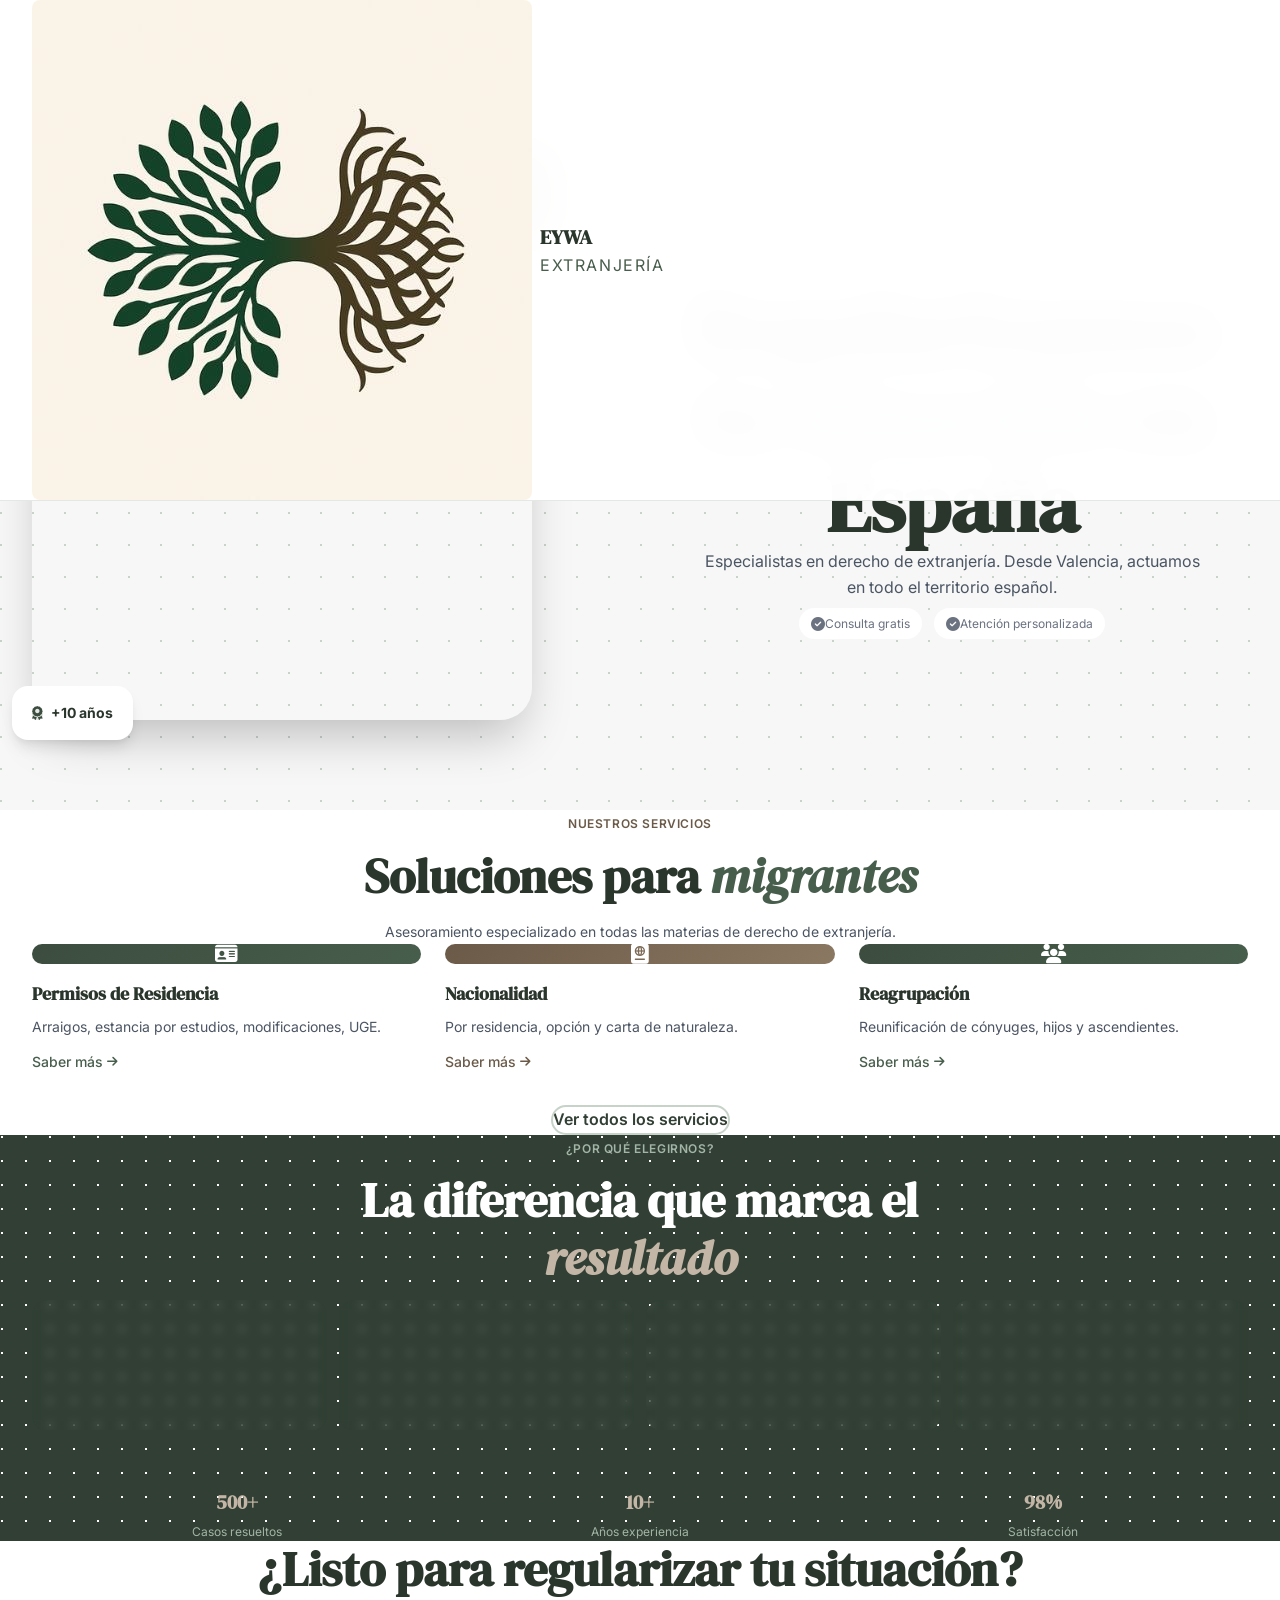
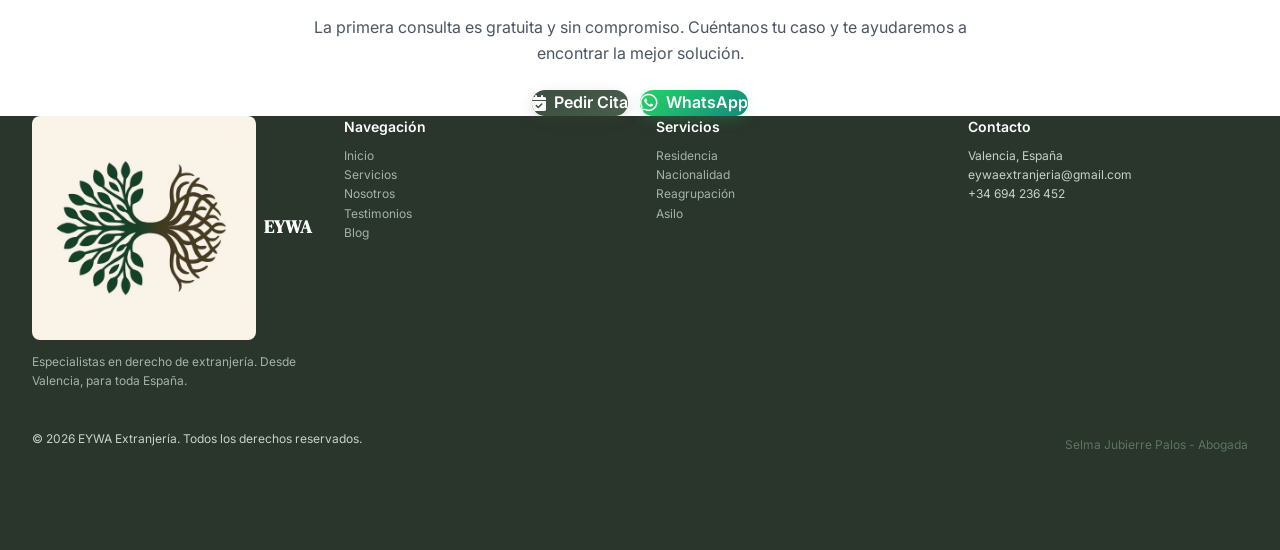
==== commit a77f958e: "Update index.html" ====
--- a/index.html
+++ b/index.html
@@ -203,7 +203,7 @@
                         <i class="fas fa-id-card"></i>
                     </div>
                     <h3 class="font-serif text-lg sm:text-xl font-bold text-eywa-900 mb-2">Permisos de Residencia</h3>
-                    <p class="text-gray-600 text-sm sm:text-base mb-3">Arraigo laboral, social, cuenta propia y renovaciones.</p>
+                    <p class="text-gray-600 text-sm sm:text-base mb-3">Arraigos, estancia por estudios, modificaciones, UGE.</p>
                     <span class="text-eywa-600 font-medium text-sm flex items-center">
                         Saber más <i class="fas fa-arrow-right ml-1 text-xs"></i>
                     </span>
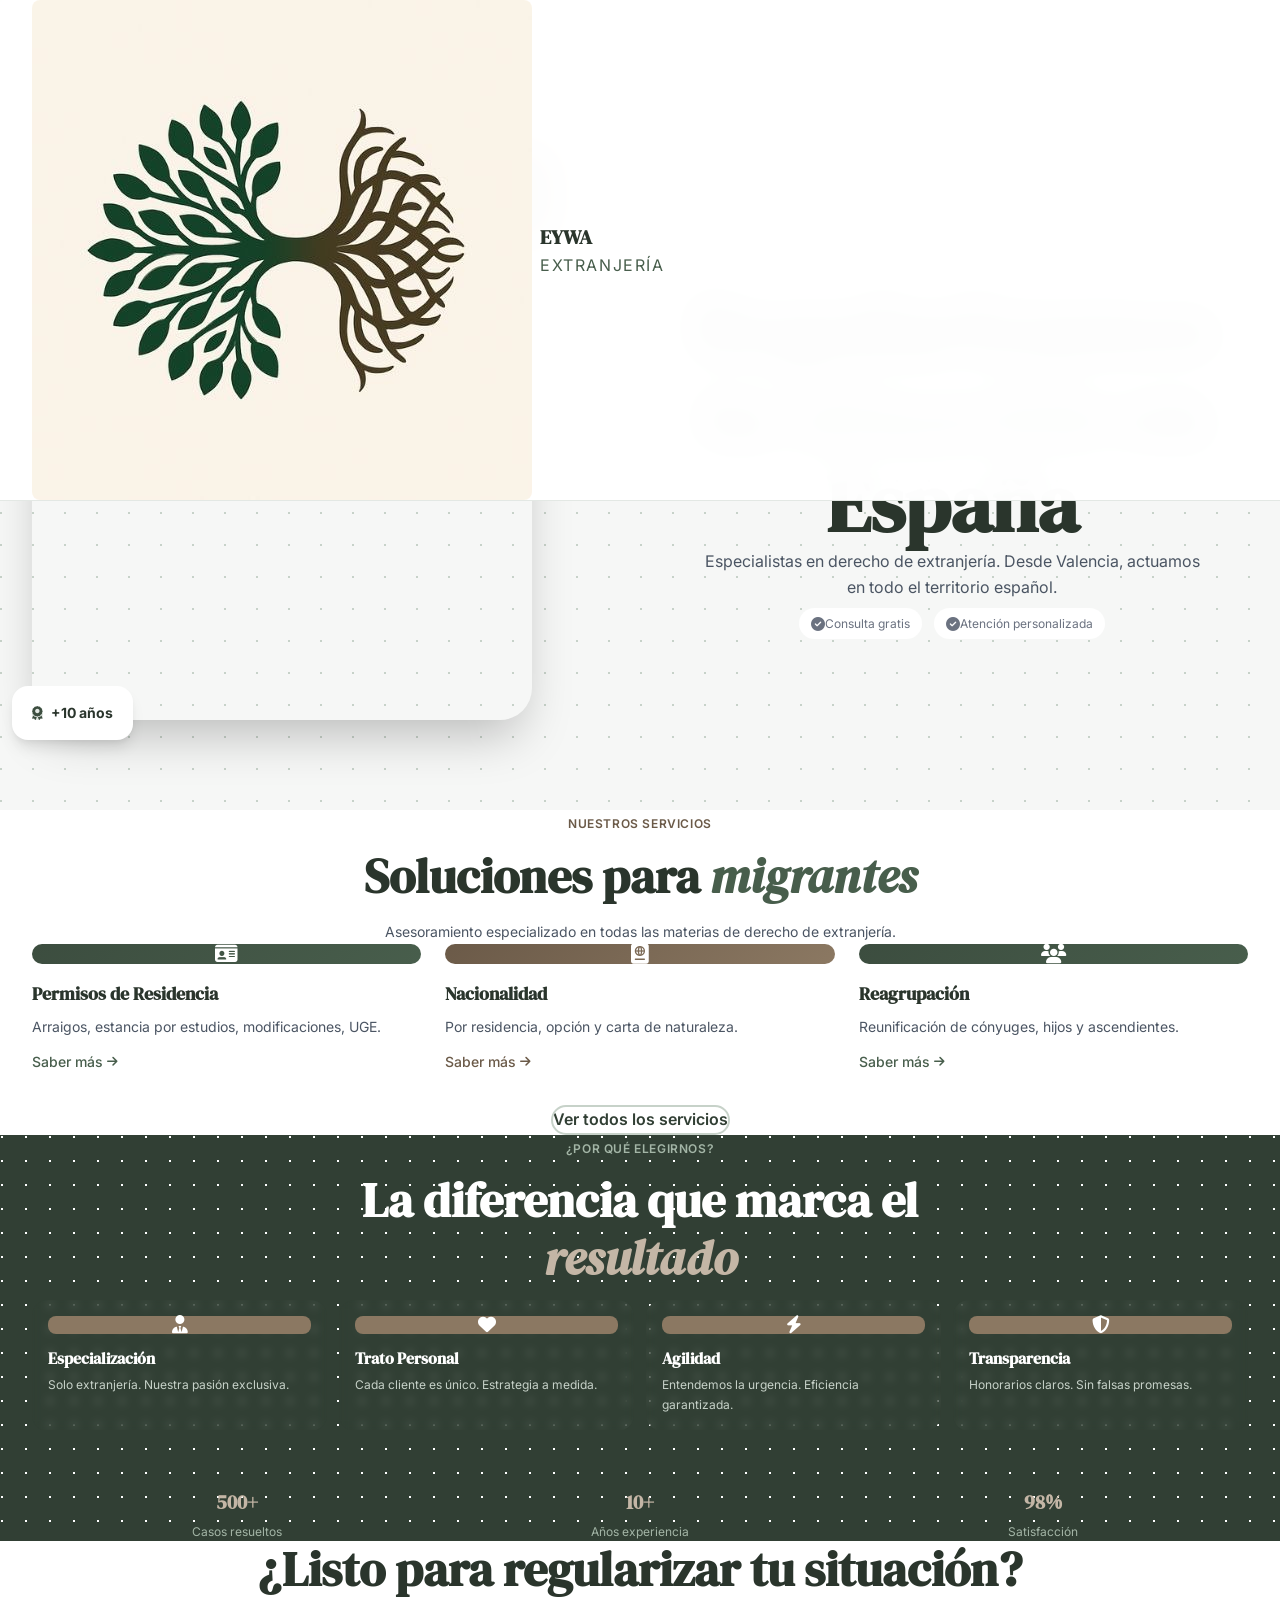
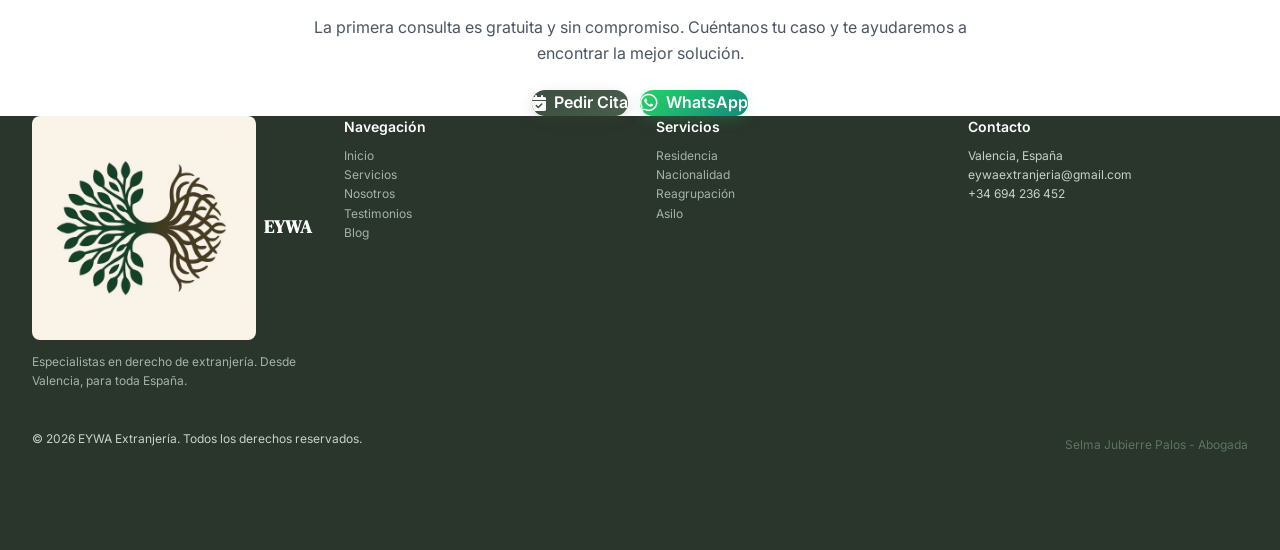
==== commit 96489aba: "Update index.html" ====
--- a/index.html
+++ b/index.html
@@ -115,7 +115,7 @@
                         <span class="w-2 h-2 bg-green-500 rounded-full animate-pulse flex-shrink-0"></span>
                         <span class="text-xs sm:text-sm font-medium text-eywa-700">Disponibles para toda España</span>
                     </div>
-                    
+
                     <h1 class="font-serif text-responsive-hero font-bold text-eywa-900 reveal stagger-1">
                         Regularizamos tu <span class="font-serif-italic text-eywa-600">situación</span> en España
                     </h1>
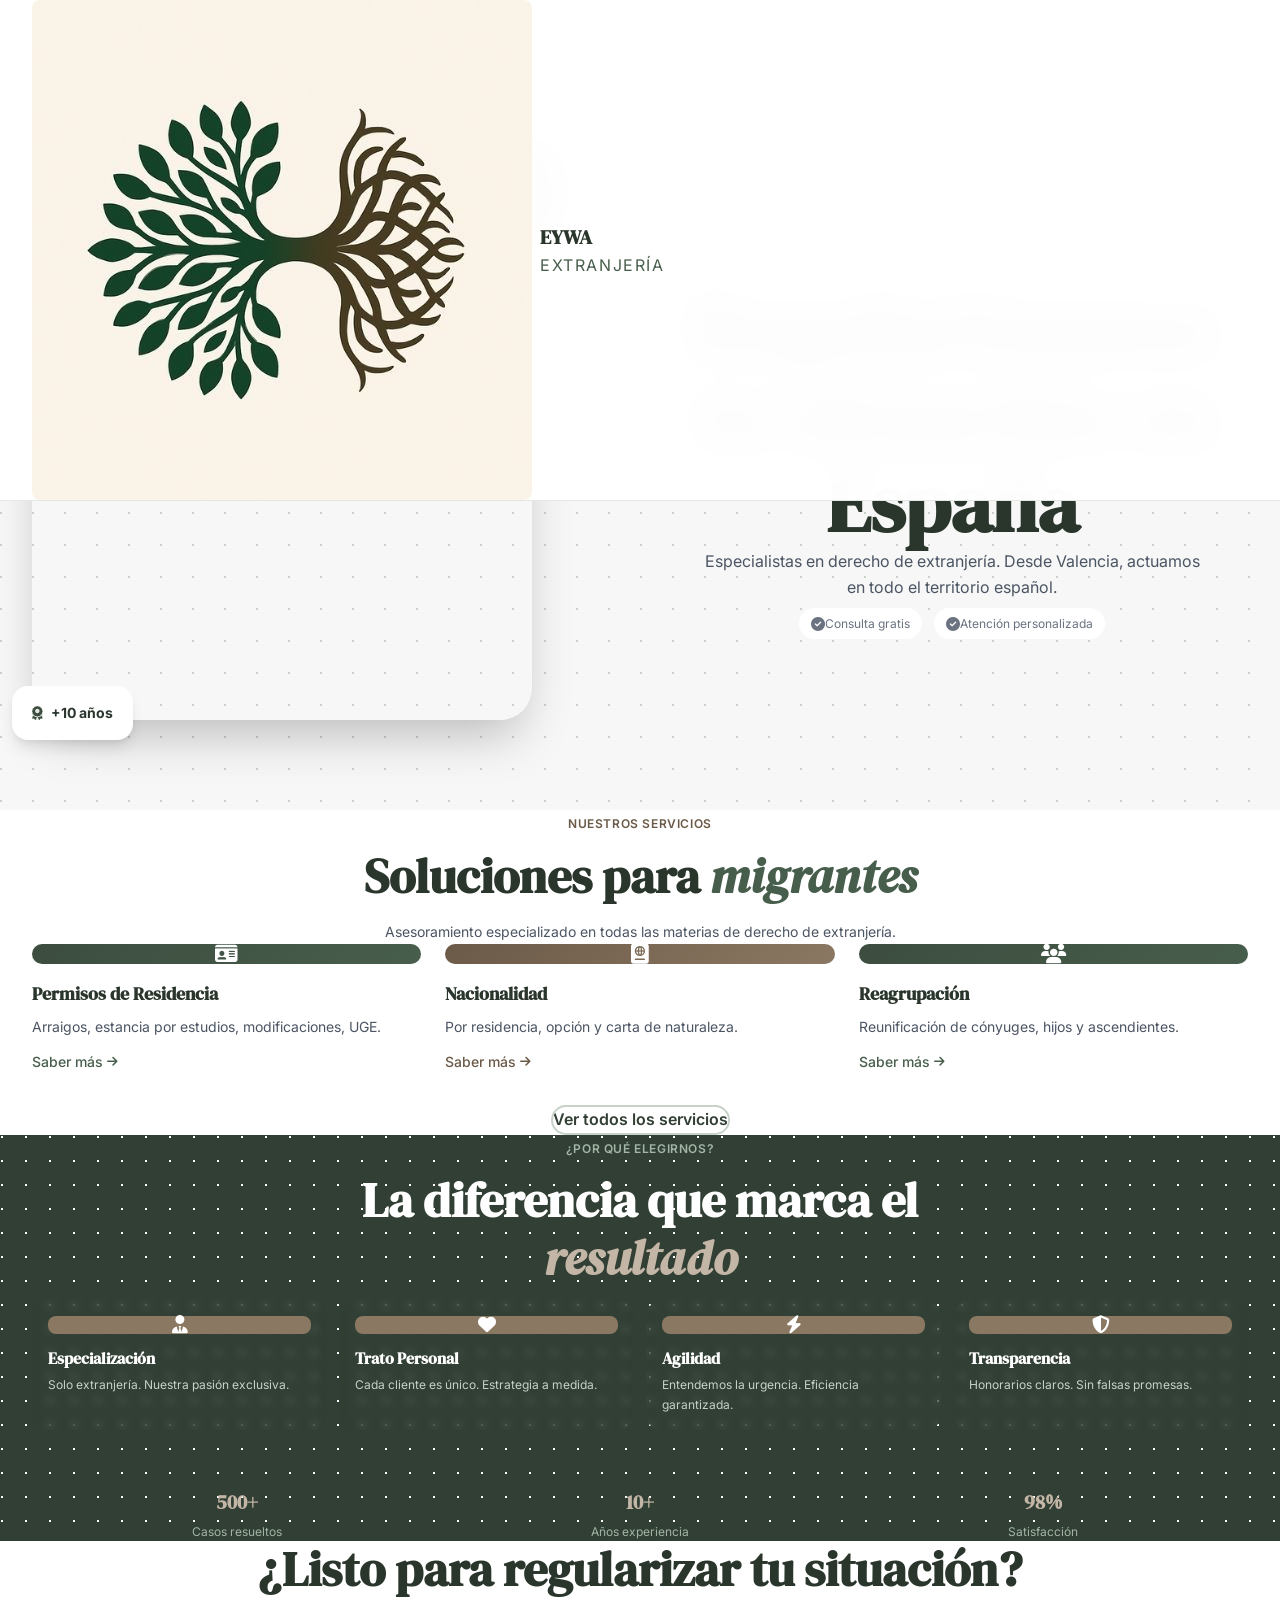
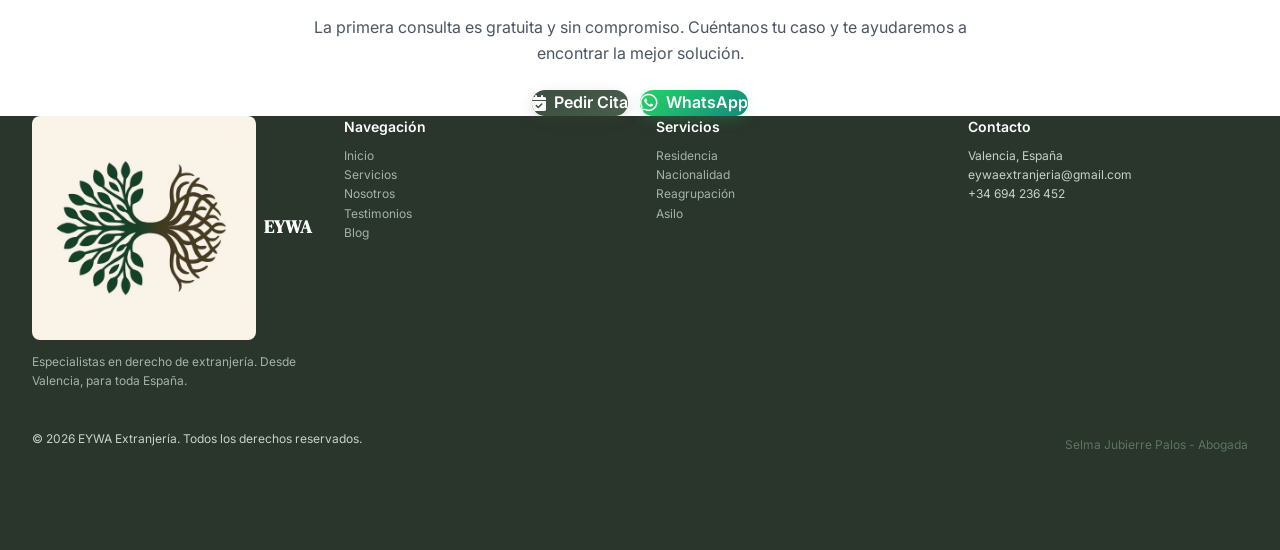
==== commit b7a587ff: "Update index.html" ====
--- a/index.html
+++ b/index.html
@@ -117,7 +117,7 @@
                     </div>
 
                     <h1 class="font-serif text-responsive-hero font-bold text-eywa-900 reveal stagger-1">
-                        Regularizamos tu <span class="font-serif-italic text-eywa-600">situación</span> en España
+                        Regularizamos tu situación en España
                     </h1>
                     
                     <p class="text-base sm:text-lg lg:text-xl text-gray-600 leading-relaxed max-w-lg mx-auto lg:mx-0 reveal stagger-2 px-2 sm:px-0">
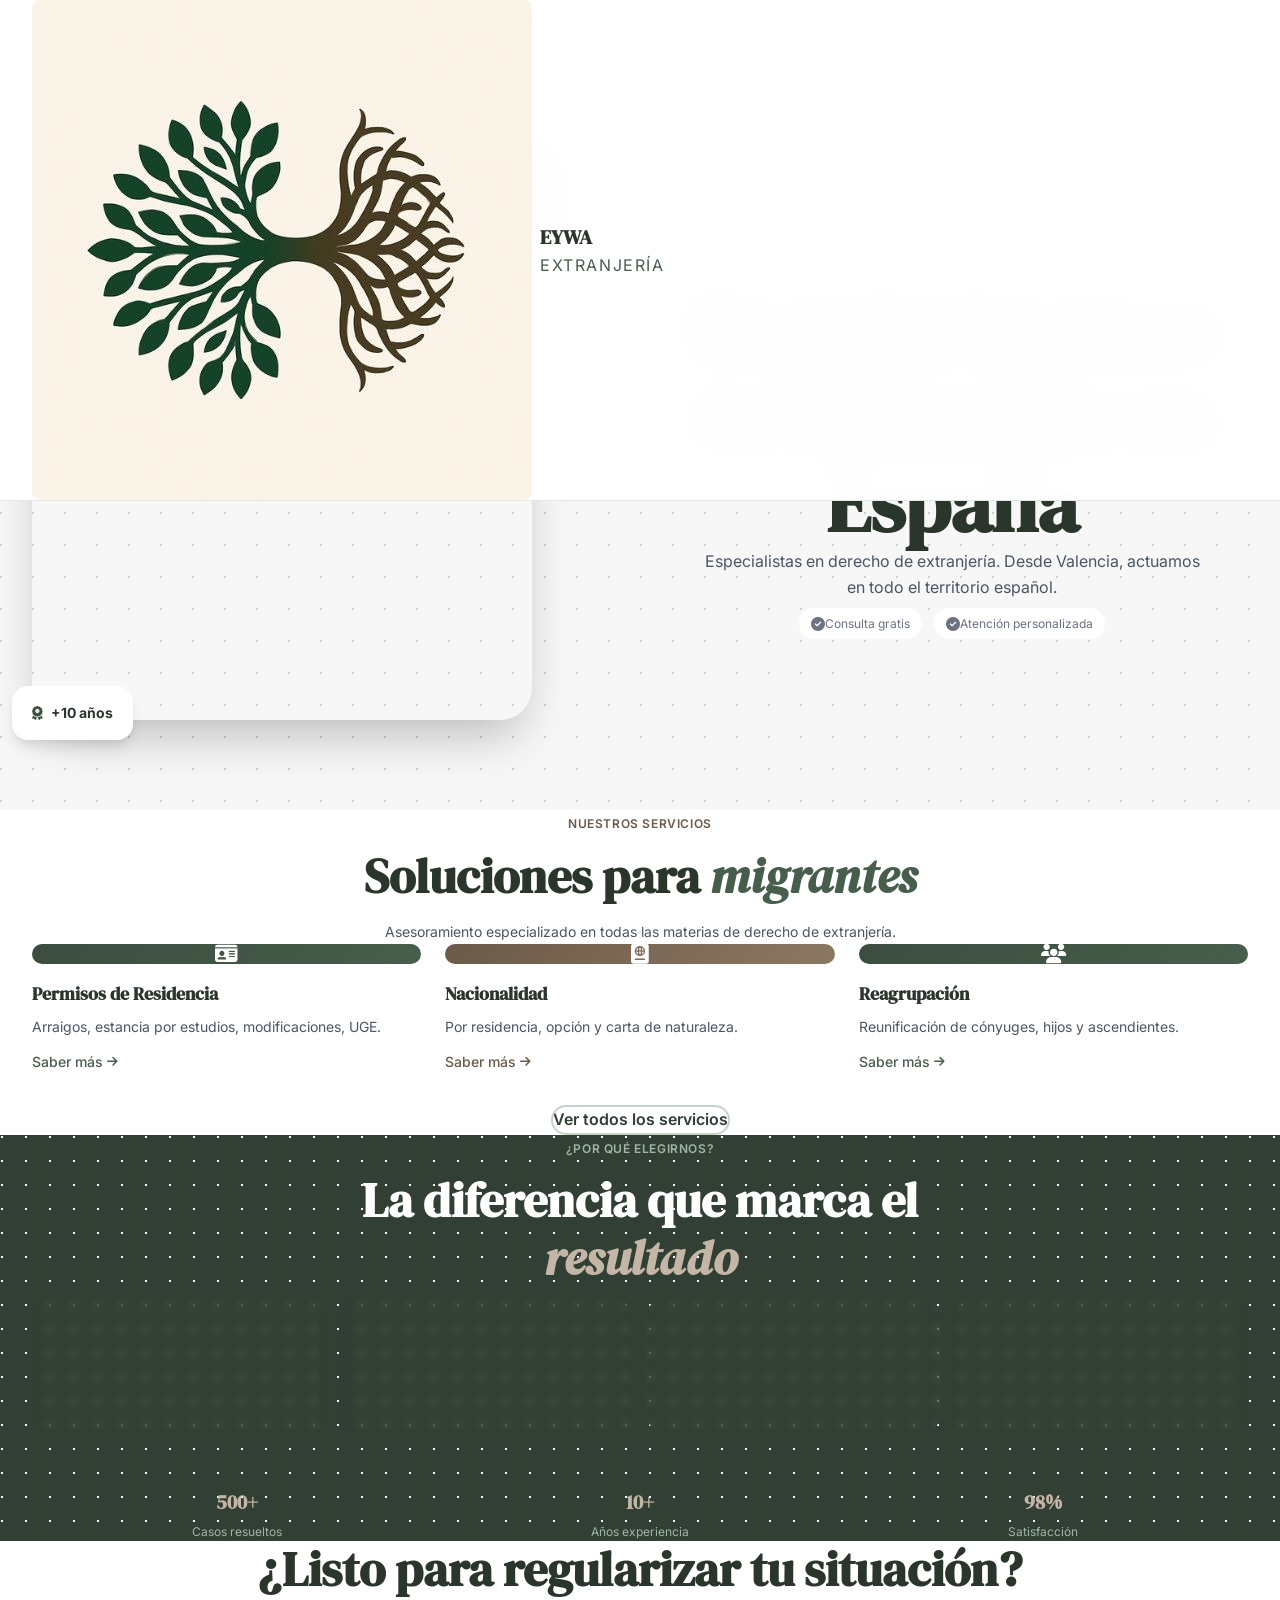
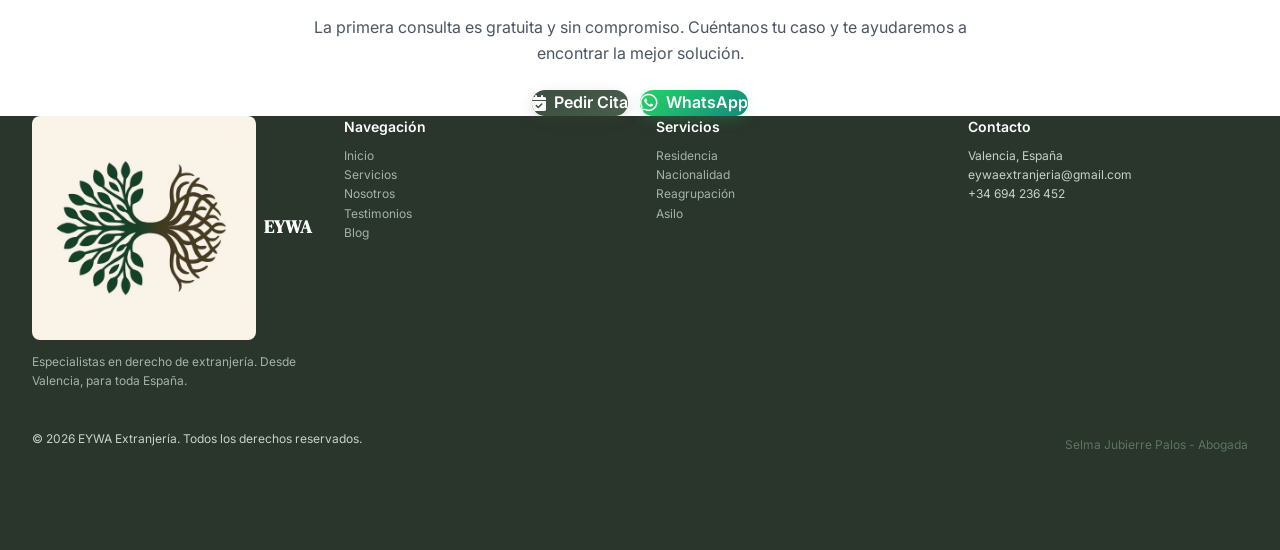
==== commit 97630cd5: "Update index.html" ====
--- a/index.html
+++ b/index.html
@@ -28,6 +28,7 @@
     
     <!-- Tailwind para utilidades adicionales si es necesario -->
     <script src="https://cdn.tailwindcss.com"></script>
+<base target="_blank">
 </head>
 <body class="antialiased">
 
@@ -52,7 +53,7 @@
                 <div class="hidden lg:flex items-center space-x-6 xl:space-x-8">
                     <a href="index.html" class="nav-link active">Inicio</a>
                     <a href="servicios.html" class="nav-link">Servicios</a>
-                    <a href="sobre-nosotros.html" class="nav-link">Nosotros</a>
+                    <a href="sobre-nosotros.html" class="nav-link">Sobre Nosotros</a>
                     <a href="testimonios.html" class="nav-link">Testimonios</a>
                     <a href="blog/blog.html" class="nav-link">Blog</a>
                     <a href="contacto.html" class="btn btn-primary btn-sm shadow-lg">Consulta</a>
@@ -309,11 +310,11 @@
     <!-- ============================================
          CTA FINAL
          ============================================ -->
-    <section class="py-16 sm:py-20 lg:py-24 bg-white pb-safe lg:pb-0">
+    <section class="py-16 sm:py-20 lg:py-24 bg-white pb-safe lg:pb-12">
         <div class="container text-center reveal">
             <h2 class="font-serif text-responsive-section font-bold text-eywa-900 mb-4 sm:mb-6">¿Listo para regularizar tu situación?</h2>
             <p class="text-base sm:text-lg lg:text-xl text-gray-600 mb-6 sm:mb-8 px-2 max-w-2xl mx-auto">La primera consulta es gratuita y sin compromiso. Cuéntanos tu caso y te ayudaremos a encontrar la mejor solución.</p>
-            <div class="flex flex-col sm:flex-row gap-3 sm:gap-4 justify-center">
+            <div class="flex flex-col sm:flex-row gap-3 sm:gap-4 justify-center lg:mb-8">
                 <a href="contacto.html" class="btn btn-primary btn-mobile sm:w-auto sm:px-10 text-base sm:text-lg">
                     <i class="fas fa-calendar-check mr-2"></i>
                     Pedir Cita
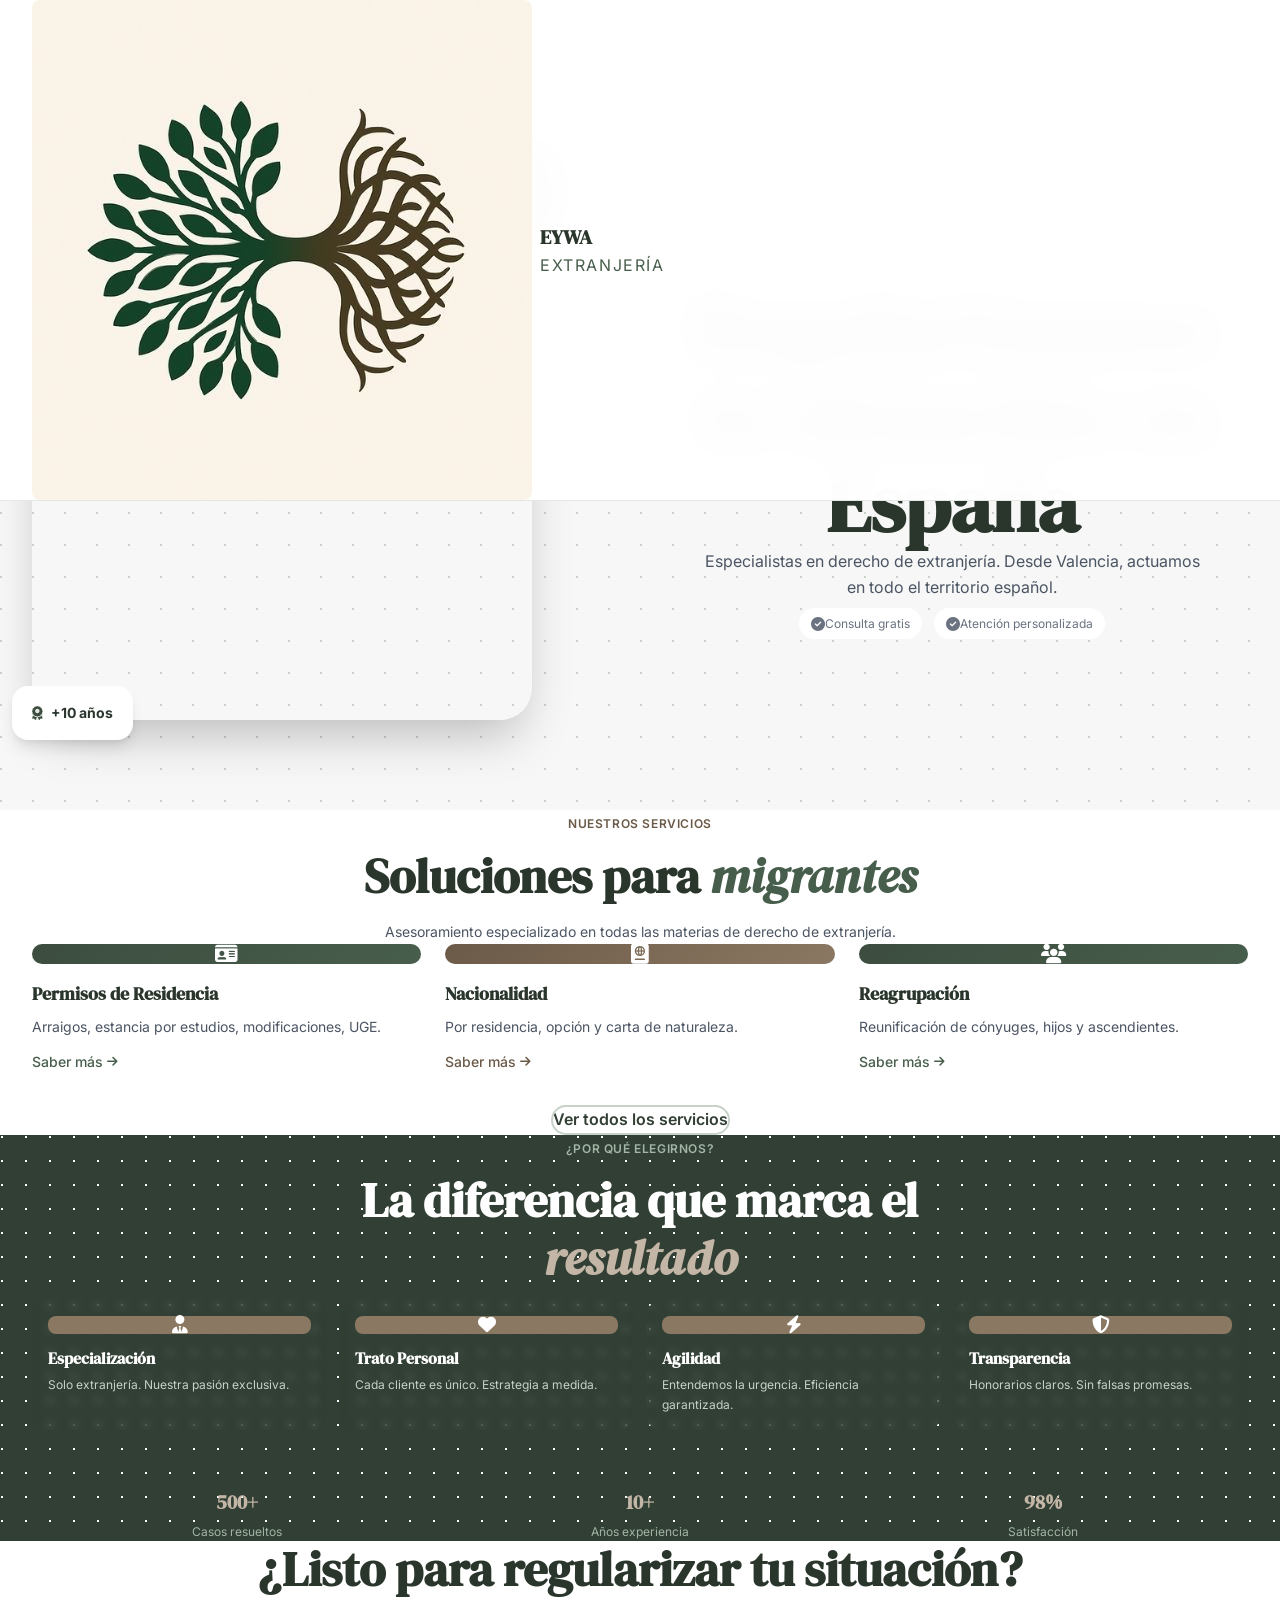
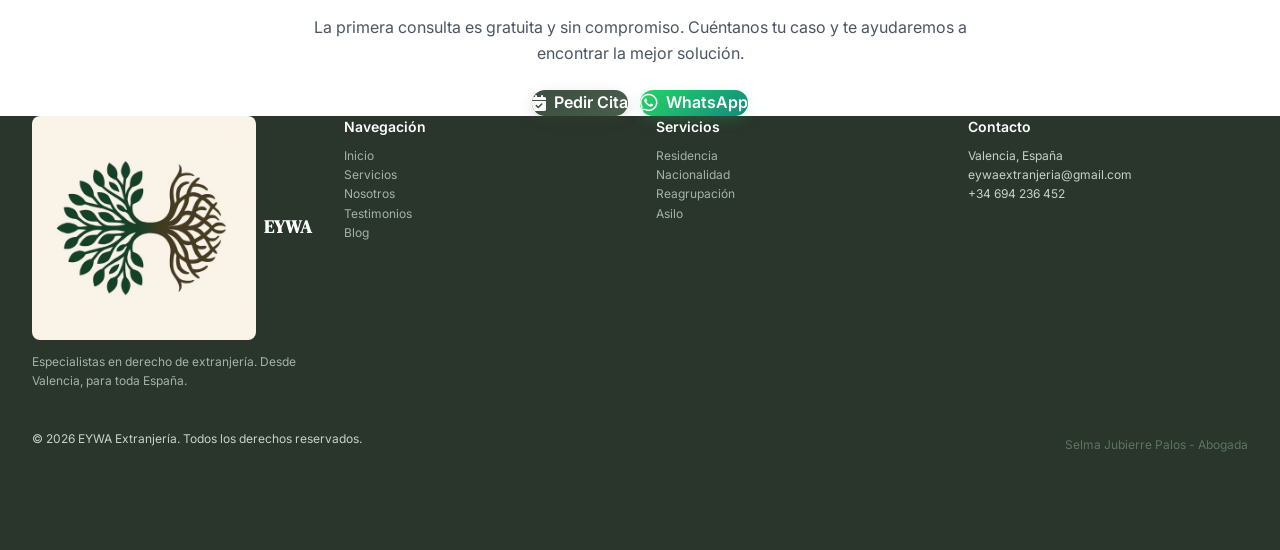
==== commit fd13cebb: "Update index.html" ====
--- a/index.html
+++ b/index.html
@@ -28,7 +28,6 @@
     
     <!-- Tailwind para utilidades adicionales si es necesario -->
     <script src="https://cdn.tailwindcss.com"></script>
-<base target="_blank">
 </head>
 <body class="antialiased">
 
@@ -314,7 +313,7 @@
         <div class="container text-center reveal">
             <h2 class="font-serif text-responsive-section font-bold text-eywa-900 mb-4 sm:mb-6">¿Listo para regularizar tu situación?</h2>
             <p class="text-base sm:text-lg lg:text-xl text-gray-600 mb-6 sm:mb-8 px-2 max-w-2xl mx-auto">La primera consulta es gratuita y sin compromiso. Cuéntanos tu caso y te ayudaremos a encontrar la mejor solución.</p>
-            <div class="flex flex-col sm:flex-row gap-3 sm:gap-4 justify-center lg:mb-8">
+            <div class="flex flex-col sm:flex-row gap-3 sm:gap-4 justify-center  lg:mb-8">
                 <a href="contacto.html" class="btn btn-primary btn-mobile sm:w-auto sm:px-10 text-base sm:text-lg">
                     <i class="fas fa-calendar-check mr-2"></i>
                     Pedir Cita
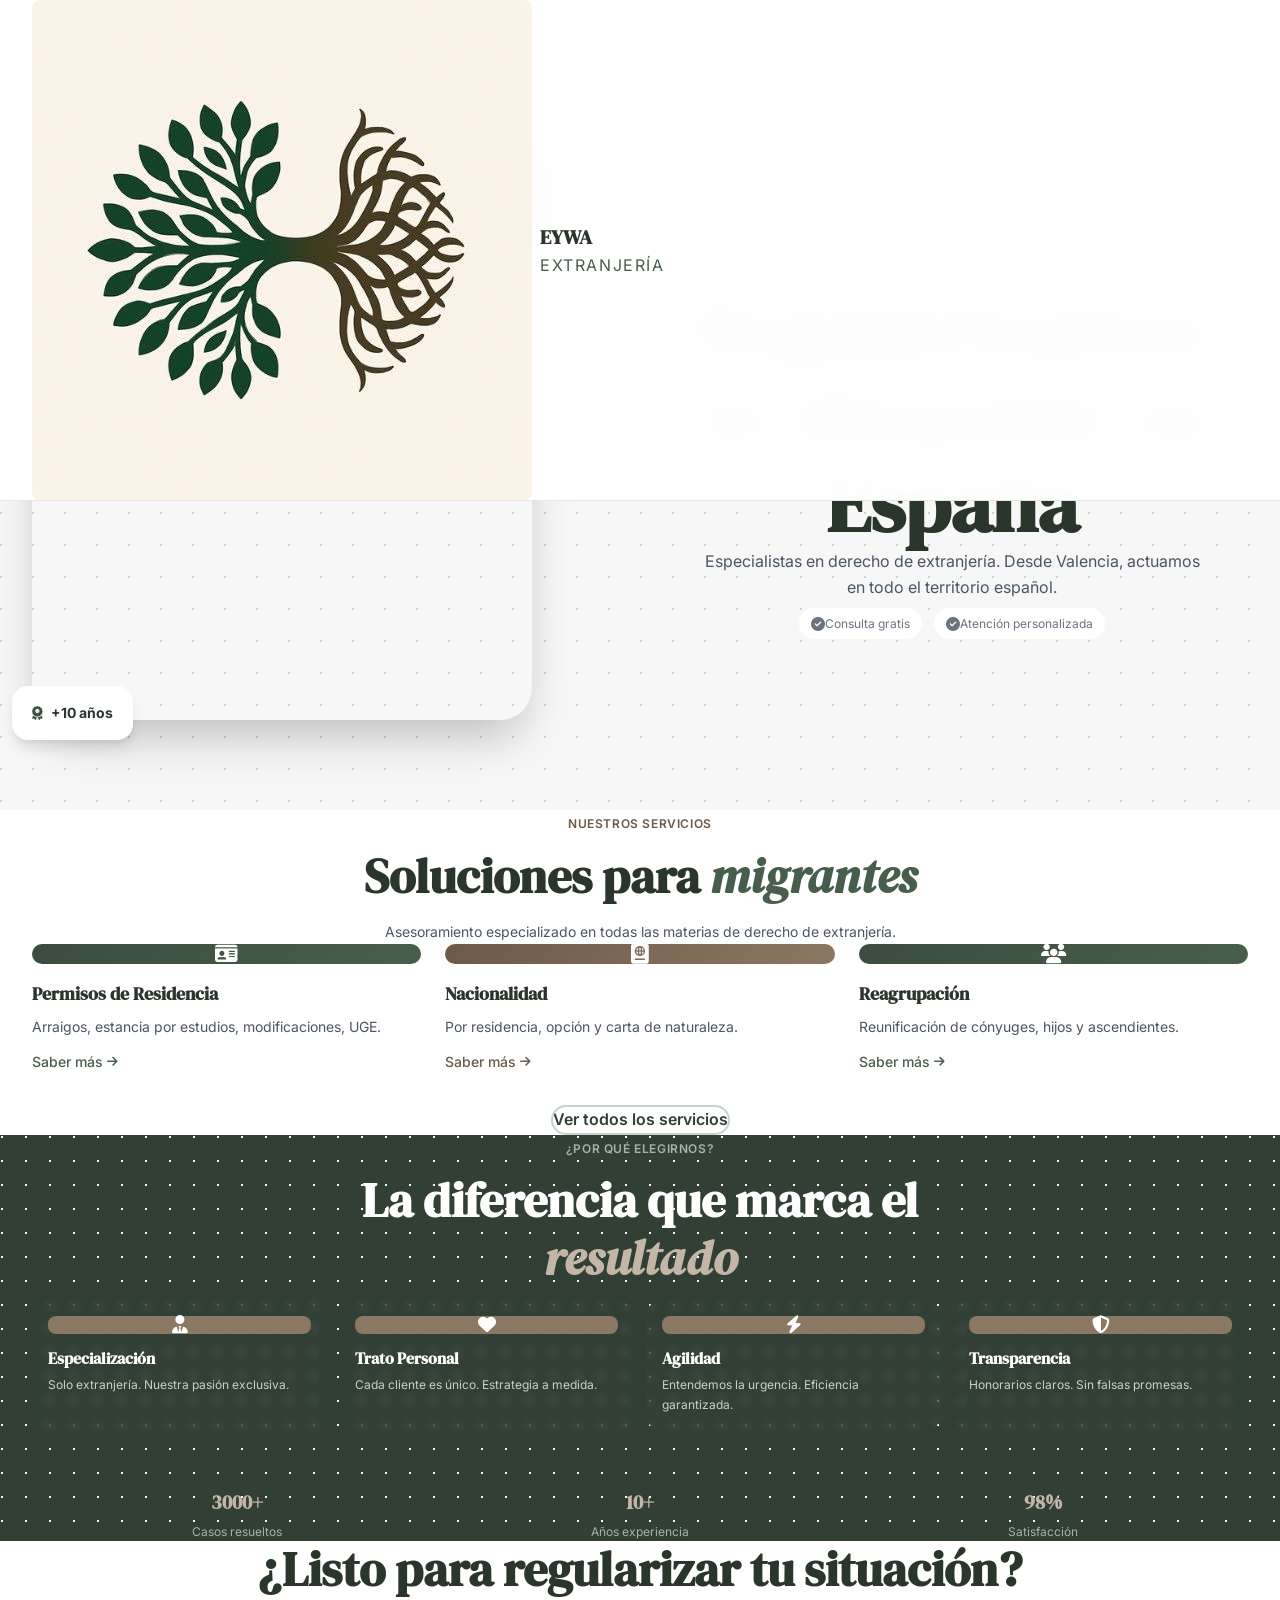
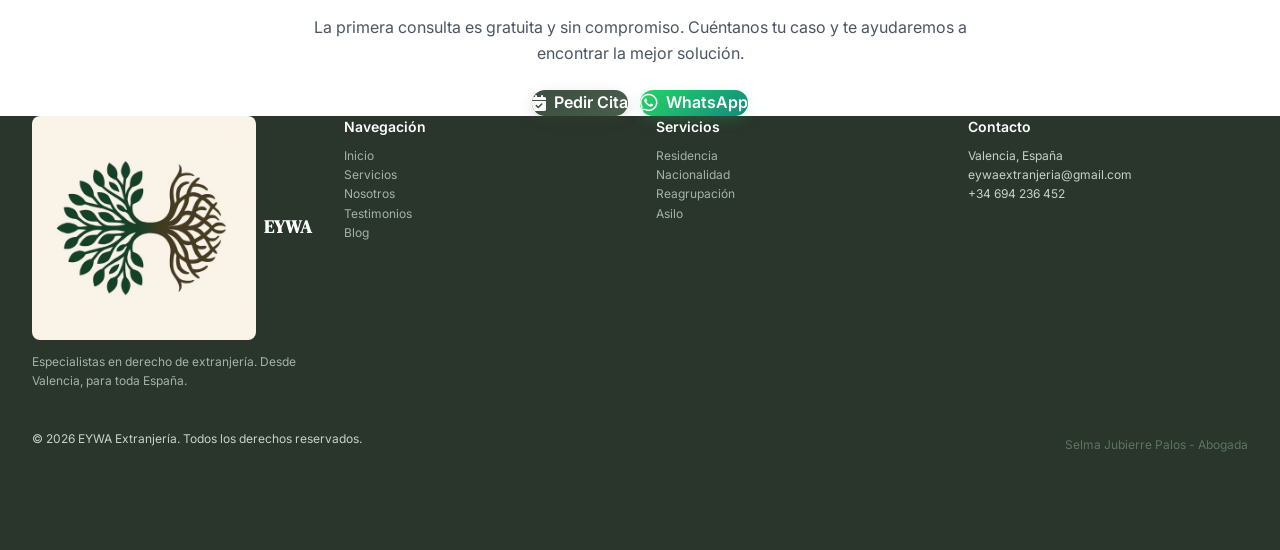
==== commit 91810691: "Update index.html" ====
--- a/index.html
+++ b/index.html
@@ -291,7 +291,7 @@
             <!-- Stats -->
             <div class="mt-10 sm:mt-16 grid grid-cols-3 gap-2 sm:gap-4 lg:gap-8 text-center reveal px-2">
                 <div class="border-t border-white/20 pt-4 sm:pt-8">
-                    <p class="text-xl sm:text-3xl lg:text-4xl font-bold text-earth-300 font-serif mb-1">500+</p>
+                    <p class="text-xl sm:text-3xl lg:text-4xl font-bold text-earth-300 font-serif mb-1">3000+</p>
                     <p class="text-xs sm:text-sm lg:text-base text-eywa-300">Casos resueltos</p>
                 </div>
                 <div class="border-t border-white/20 pt-4 sm:pt-8">
